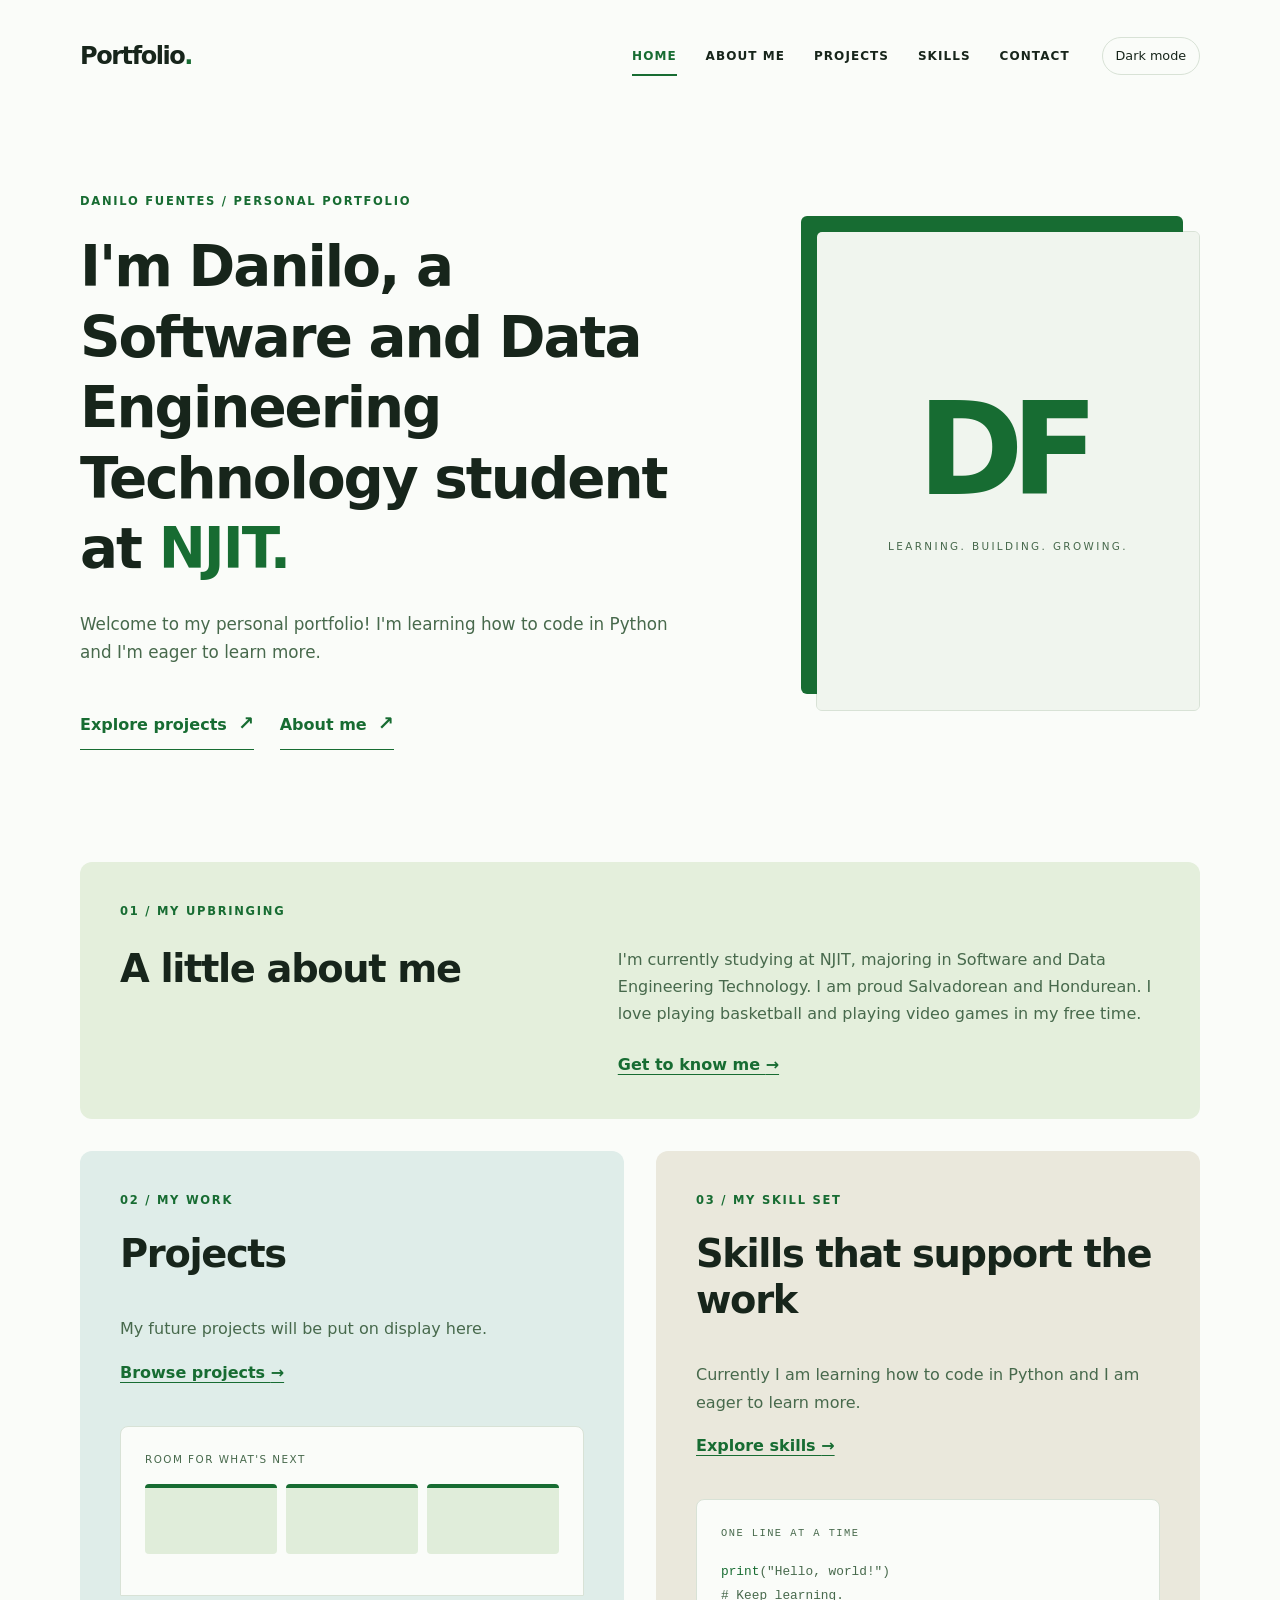
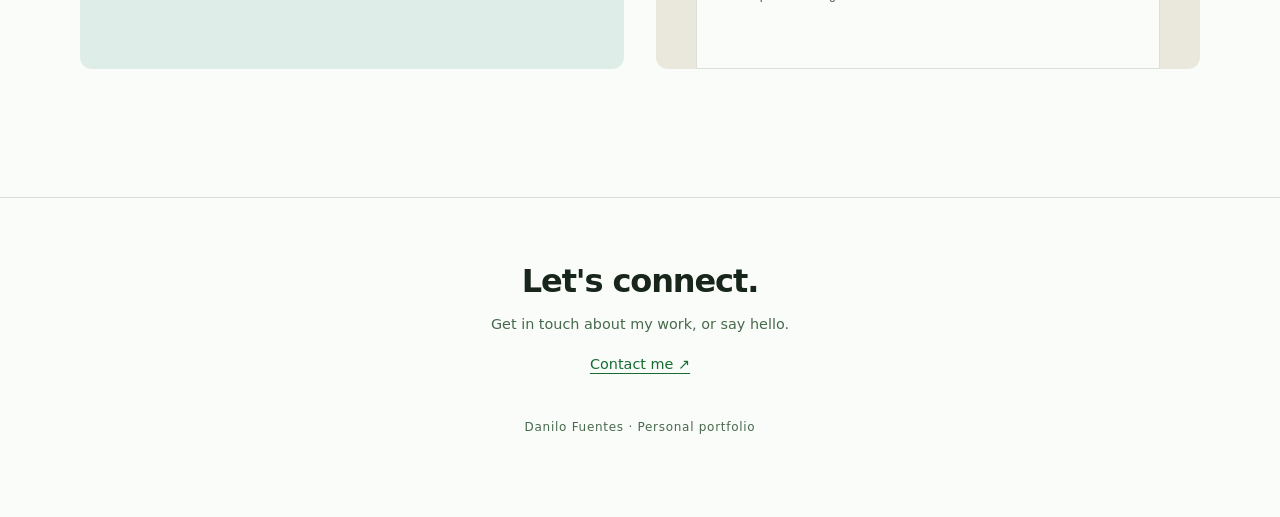
==== index.html @ 54283658 "Restyle portfolio using recorded design reference" ====
﻿<!doctype html>
<html lang="en">
<head>
<meta charset="utf-8">
<meta name="viewport" content="width=device-width, initial-scale=1">
<meta name="description" content="Meet Danilo Fuentes, an NJIT Software and Data Engineering Technology student. Explore my background, projects, and growing skills.">
<title>Danilo Fuentes | Personal Portfolio</title>
<link rel="stylesheet" href="css/styles.css">
<script src="js/main.js" defer></script>
</head>
<body>
<a class="skip" href="#main">Skip to content</a>
<header class="site-header"><div class="container header-inner"><a class="brand" href="index.html">Portfolio<span aria-hidden="true">.</span></a><button class="control menu-toggle" aria-controls="site-nav" aria-expanded="false" type="button">Menu</button><nav id="site-nav" aria-label="Main navigation"><a href="index.html" aria-current="page">Home</a><a href="about.html">About Me</a><a href="projects.html">Projects</a><a href="skills.html">Skills</a><a href="contact.html">Contact</a></nav><button class="control theme-toggle" type="button" aria-pressed="false" hidden>Dark mode</button></div></header>
<main id="main" tabindex="-1">
  <section class="hero home-hero container">
    <div>
      <p class="eyebrow">Danilo Fuentes / Personal portfolio</p>
      <h1>I'm Danilo, a Software and Data Engineering Technology student at <span>NJIT.</span></h1>
      <p class="lead">Welcome to my personal portfolio! I'm learning how to code in Python and I'm eager to learn more.</p>
      <div class="actions"><a class="button" href="projects.html">Explore projects <span aria-hidden="true">↗</span></a><a class="button" href="about.html">About me <span aria-hidden="true">↗</span></a></div>
    </div>
    <div class="monogram" aria-hidden="true"><span class="monogram-initials">DF</span><span class="monogram-caption">Learning. Building. Growing.</span></div>
  </section>
  <section class="section home-panels" aria-label="Explore my portfolio">
    <div class="container grid home-grid">
      <article class="card story-card"><div class="card-body">
        <p class="eyebrow">01 / My Upbringing</p><h3>A little about me</h3>
        <p>I'm currently studying at NJIT, majoring in Software and Data Engineering Technology. I am proud Salvadorean and Hondurean. I love playing basketball and playing video games in my free time.</p>
        <a href="about.html">Get to know me <span aria-hidden="true">→</span></a>
      </div></article>
      <article class="card"><div class="card-body">
        <p class="eyebrow">02 / My work</p><h3>Projects</h3><p>My future projects will be put on display here.</p>
        <a href="projects.html">Browse projects <span aria-hidden="true">→</span></a>
        <div class="panel-art" aria-hidden="true"><span class="panel-art-label">Room for what's next</span><div class="project-preview"><i></i><i></i><i></i></div></div>
      </div></article>
      <article class="card skills-card"><div class="card-body">
        <p class="eyebrow">03 / My Skill Set</p><h3>Skills that support the work</h3><p>Currently I am learning how to code in Python and I am eager to learn more.</p>
        <a href="skills.html">Explore skills <span aria-hidden="true">→</span></a>
        <div class="panel-art code-preview" aria-hidden="true"><span class="panel-art-label">One line at a time</span><strong>print</strong>("Hello, world!")<br><span># Keep learning.</span></div>
      </div></article>
    </div>
  </section>
</main>
<footer class="site-footer connect-footer"><div class="container footer-inner"><h2>Let's connect.</h2><p>Get in touch about my work, or say hello.</p><a href="contact.html">Contact me <span aria-hidden="true">↗</span></a><p class="footer-note">Danilo Fuentes · Personal portfolio</p></div></footer>
</body>
</html>
---- css/styles.css ----
﻿@charset "UTF-8";

/* Shared palette and type. Secondary text stays readable in both themes. */
:root{color-scheme:light;--bg:#fafcf9;--surface:#f0f5ee;--text:#17251b;--muted:#47694c;--accent:#176c32;--line:#d8e2d6;--soft:#e0edda;--panel-a:#e4efdc;--panel-b:#dfede9;--panel-c:#eae8dc;--on-accent:#fff}
:root[data-theme="dark"]{color-scheme:dark;--bg:#050505;--surface:#141b15;--text:#e9f3e8;--muted:#b2c6b4;--accent:#4cfc5a;--line:#414241;--soft:#1d3021;--panel-a:#1b3020;--panel-b:#172e29;--panel-c:#2c2e1c;--on-accent:#050505}
*{box-sizing:border-box}
body{margin:0;background:var(--bg);color:var(--text);font-family:system-ui,-apple-system,BlinkMacSystemFont,"Segoe UI",sans-serif;line-height:1.7}
a{color:var(--accent);text-underline-offset:.25em;overflow-wrap:anywhere}
button{font:inherit;cursor:pointer}a,button{touch-action:manipulation}
a:focus-visible,button:focus-visible{outline:3px solid var(--accent);outline-offset:6px}
::selection{background:var(--accent);color:var(--on-accent)}
h1,h2,h3,p{margin-top:0}h1,h2,h3{line-height:1.2;letter-spacing:-.035em}
h1{font-size:clamp(2.6rem,5vw,4.5rem);font-weight:650;max-width:900px;margin-bottom:1.6rem}
h2{font-size:clamp(1.7rem,3vw,2.5rem);font-weight:650}h3{font-size:1.5rem;font-weight:650}
p{max-width:65ch}.container{width:min(1120px,calc(100% - 4rem));margin-inline:auto}
.skip{position:absolute;top:-100px;left:1rem;background:var(--bg);padding:1rem;z-index:20}.skip:focus{top:1rem}
.site-header{background:var(--bg)}.header-inner{display:flex;align-items:center;gap:2rem;min-height:112px;flex-wrap:wrap}
.brand{margin-right:auto;font-weight:750;font-size:1.5rem;letter-spacing:-.06em;text-decoration:none;color:var(--text)}.brand span{color:var(--accent)}
nav{display:flex;gap:1.8rem}nav a{text-decoration:none;color:var(--text);font-size:.75rem;text-transform:uppercase;letter-spacing:.09em;font-weight:650;padding:.5rem 0}
nav a:hover,nav a[aria-current]{color:var(--accent)}nav a[aria-current]{box-shadow:0 2px var(--accent)}
.control{border:1px solid var(--line);border-radius:999px;padding:.45rem .8rem;color:var(--text);background:transparent;font-size:.8rem}.control:hover{border-color:var(--accent)}.menu-toggle{display:none}
.hero{padding:6rem 0 5rem}.eyebrow{text-transform:uppercase;letter-spacing:.15em;font-size:.72rem;font-weight:700;color:var(--accent);margin-bottom:1.3rem}
.lead{font-size:1.2rem;color:var(--muted);max-width:620px}.actions{display:flex;flex-wrap:wrap;gap:1.6rem;margin-top:2rem}
.button{display:inline-flex;align-items:center;gap:.7rem;padding:.55rem 0;border-bottom:1px solid var(--accent);color:var(--accent);font-weight:650;text-decoration:none}.button span{font-size:1.2rem}
.section{padding:4rem 0;border-top:1px solid var(--line)}.section-heading{display:flex;justify-content:space-between;align-items:baseline;gap:1rem;margin-bottom:2rem}.section-heading h2{margin:0}
.grid{display:grid;grid-template-columns:repeat(3,minmax(0,1fr));gap:1.5rem}.grid>*{min-width:0}
.card{background:var(--surface);border:1px solid var(--line);border-radius:12px;overflow:hidden}.card-body{padding:2rem}.card p{color:var(--muted)}.card .eyebrow{color:var(--accent)}.card img{display:block;width:100%;aspect-ratio:16/10;object-fit:cover}.card a{font-weight:650}
.tag{display:inline-block;font-size:.75rem;background:var(--soft);color:var(--muted);padding:.25rem .65rem;border-radius:4px;margin-bottom:1rem}
.note{border-left:3px solid var(--accent);background:var(--soft);padding:1rem 1.25rem;color:var(--muted);font-size:.95rem}
.two-col{display:grid;grid-template-columns:1fr 1fr;gap:4rem}.two-col>*{min-width:0}.detail-list{padding-left:1.3rem;color:var(--muted)}.detail-list li{margin-bottom:.7rem}.contact-panel{padding:2.5rem;max-width:800px}.text-muted{color:var(--muted)}
.site-footer{border-top:1px solid var(--line);margin-top:4rem;padding:4rem 0;color:var(--muted);font-size:.9rem}.footer-inner{display:flex;align-items:center;justify-content:space-between;flex-wrap:wrap;gap:1.5rem}.footer-inner p{margin:0}

/* Home: a personal introduction followed by large editorial panels. */
.home-hero{display:grid;grid-template-columns:minmax(0,1.6fr) minmax(240px,1fr);gap:5rem;align-items:center;padding-block:5rem 7rem}
.home-hero h1{font-size:clamp(2.5rem,4.4vw,3.7rem);line-height:1.25}.home-hero h1 span{color:var(--accent)}.home-hero .lead{font-size:1.05rem}
.monogram{position:relative;isolation:isolate;aspect-ratio:4/5;display:grid;place-content:center;text-align:center;background:var(--surface);border:1px solid var(--line);border-radius:6px;margin:0 0 0 1rem}
.monogram::before{content:"";position:absolute;inset:-16px 16px 16px -16px;background:var(--accent);border-radius:6px;z-index:-2}.monogram::after{content:"";position:absolute;inset:0;background:var(--surface);border-radius:5px;z-index:-1}
.monogram-initials{font-size:clamp(5rem,10vw,9rem);font-weight:750;letter-spacing:-.1em;line-height:1;color:var(--accent);padding-right:.1em}.monogram-caption{font-size:.65rem;letter-spacing:.23em;text-transform:uppercase;margin-top:1.5rem;color:var(--muted)}
.home-panels{padding-top:0;border:0}.home-grid{grid-template-columns:repeat(2,minmax(0,1fr));gap:2rem}
.home-grid .card{border:0;border-radius:12px;background:var(--panel-b)}.home-grid .card-body{padding:2.5rem}.home-grid h3{font-size:clamp(1.8rem,3vw,2.4rem)}
.home-grid .story-card{grid-column:1/-1;background:var(--panel-a)}.story-card .card-body{display:grid;grid-template-columns:1fr 1.25fr;column-gap:4rem}.story-card .eyebrow{grid-column:1/-1}.story-card h3{grid-row:2/4}.story-card p{margin-bottom:1.5rem}.story-card a{justify-self:start}
.home-grid .skills-card{background:var(--panel-c)}.panel-art{min-height:170px;margin-top:2.5rem;padding:1.5rem;background:var(--bg);border:1px solid var(--line);border-radius:8px 8px 0 0;margin-bottom:-2.5rem;color:var(--muted);font-size:.8rem}
.panel-art-label{font-size:.65rem;text-transform:uppercase;letter-spacing:.14em;display:block;margin-bottom:1rem}.project-preview{display:grid;grid-template-columns:repeat(3,1fr);gap:.6rem}.project-preview i{height:70px;background:var(--soft);border-radius:4px;border-top:4px solid var(--accent)}
.code-preview{font-family:ui-monospace,Consolas,monospace;line-height:1.9}.code-preview strong{color:var(--accent);font-weight:500}
.connect-footer{text-align:center}.connect-footer .footer-inner{display:block}.connect-footer h2{color:var(--text);font-size:2rem;margin-bottom:.7rem}.connect-footer p{margin:0 auto 1rem}.connect-footer .footer-note{font-size:.75rem;margin-top:2.5rem;letter-spacing:.06em}
@media(max-width:900px){.header-inner{gap:1rem}nav{gap:1rem}.home-hero{gap:2.5rem}.grid:not(.home-grid){grid-template-columns:repeat(2,minmax(0,1fr))}.two-col{gap:2rem}.story-card .card-body{column-gap:2rem}}
@media(max-width:640px){.container{width:calc(100% - 2rem)}.header-inner{padding:1rem 0;min-height:80px;gap:.8rem}.brand{font-size:1.3rem}.js .menu-toggle{display:block}.js nav{display:none}.js nav.is-open{display:flex}nav{width:100%;flex-direction:column;gap:.4rem;order:4;padding:.5rem 0}nav a{padding:.6rem .2rem}.theme-toggle{font-size:.75rem}.hero{padding:3rem 0}.home-hero{grid-template-columns:1fr;padding-bottom:4rem;gap:3.5rem}.home-hero h1{font-size:2.5rem}.monogram{width:min(75%,280px);justify-self:center;aspect-ratio:5/4}.monogram-initials{font-size:6rem}.monogram-caption{margin-top:1rem}.grid,.grid:not(.home-grid),.two-col{grid-template-columns:1fr}.home-grid{gap:1.5rem}.home-grid .card-body,.card-body,.contact-panel{padding:1.5rem}.story-card .card-body{display:block}.panel-art{margin-bottom:-1.5rem}.section{padding:2.5rem 0}.home-panels{padding-top:0}.section-heading{display:block}.section-heading h2{margin-bottom:1rem}.site-footer{margin-top:2rem;padding:3rem 0}}
@media(prefers-reduced-motion:no-preference){html{scroll-behavior:smooth}a,button{transition:color .2s,border-color .2s}.button span{transition:transform .2s}.button:hover span{transform:translate(3px,-3px)}.home-grid .card{transition:transform .25s}.home-grid .card:hover{transform:translateY(-4px)}}
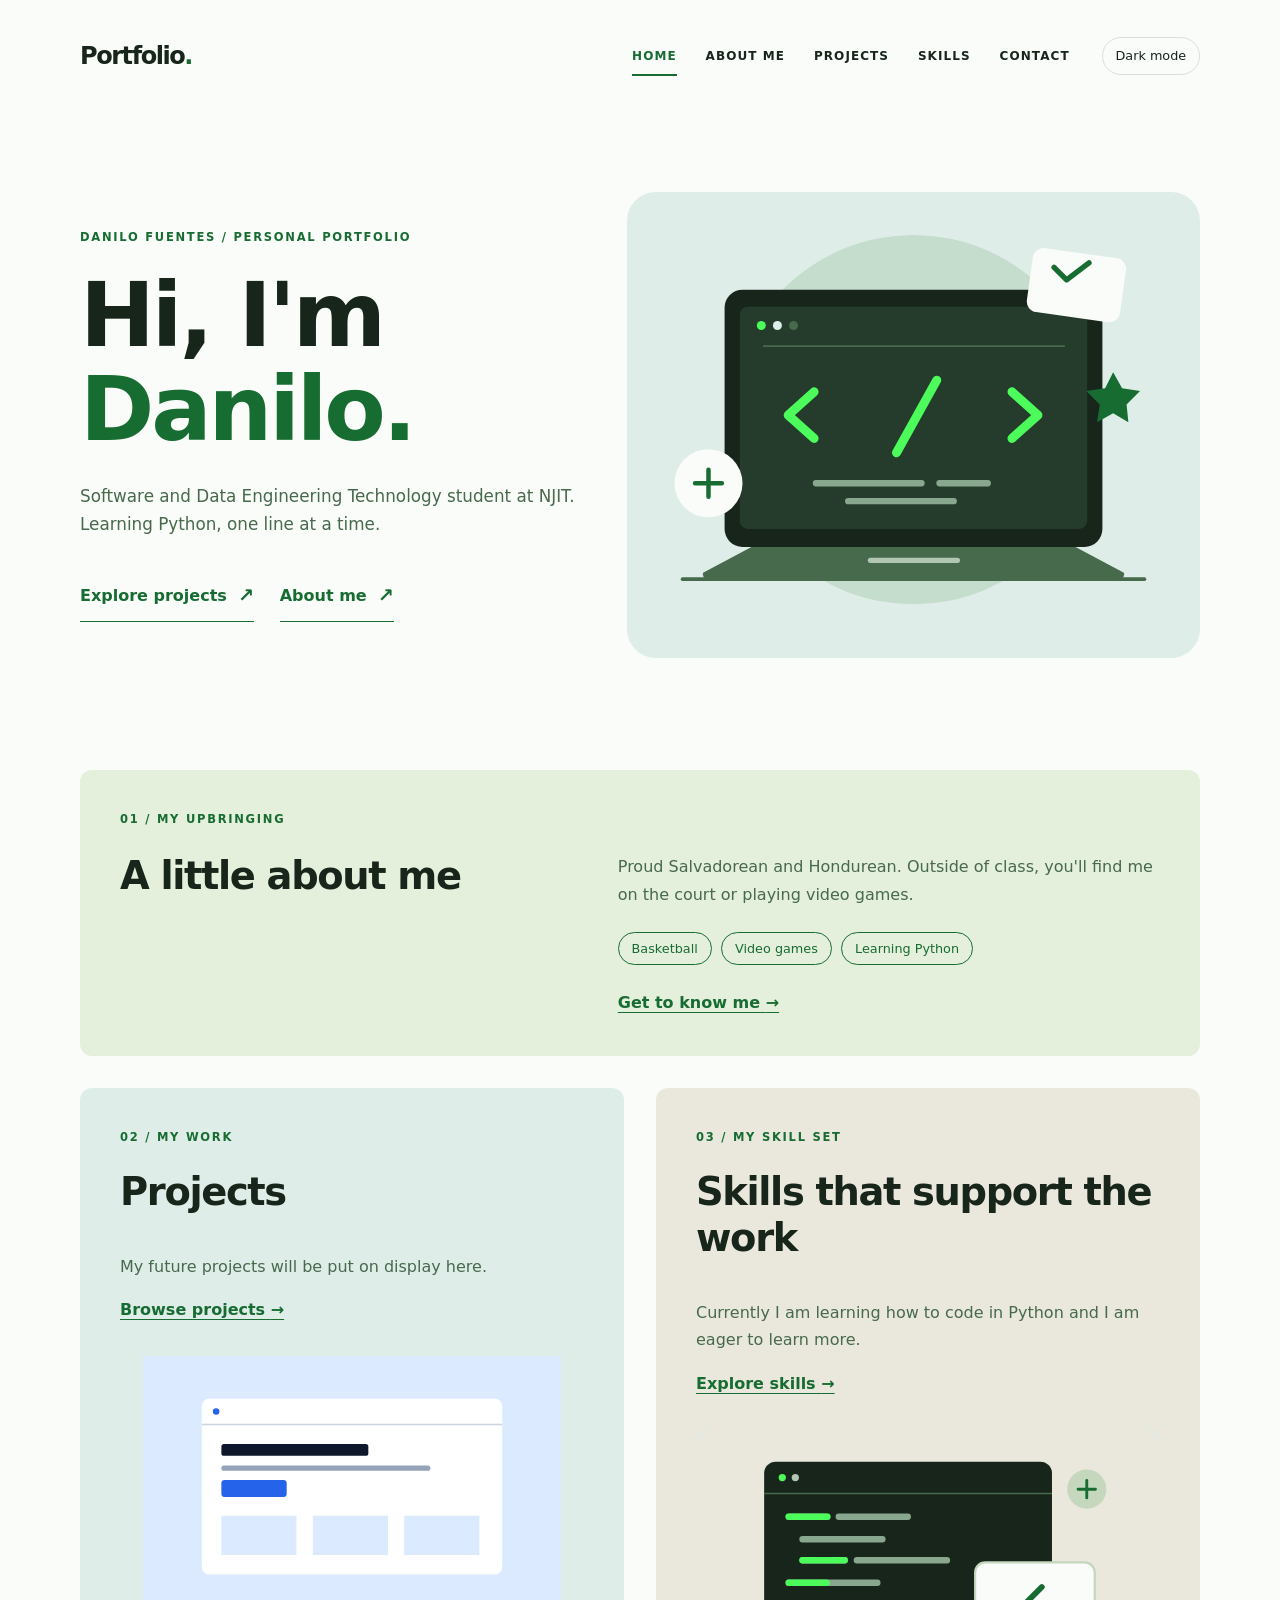
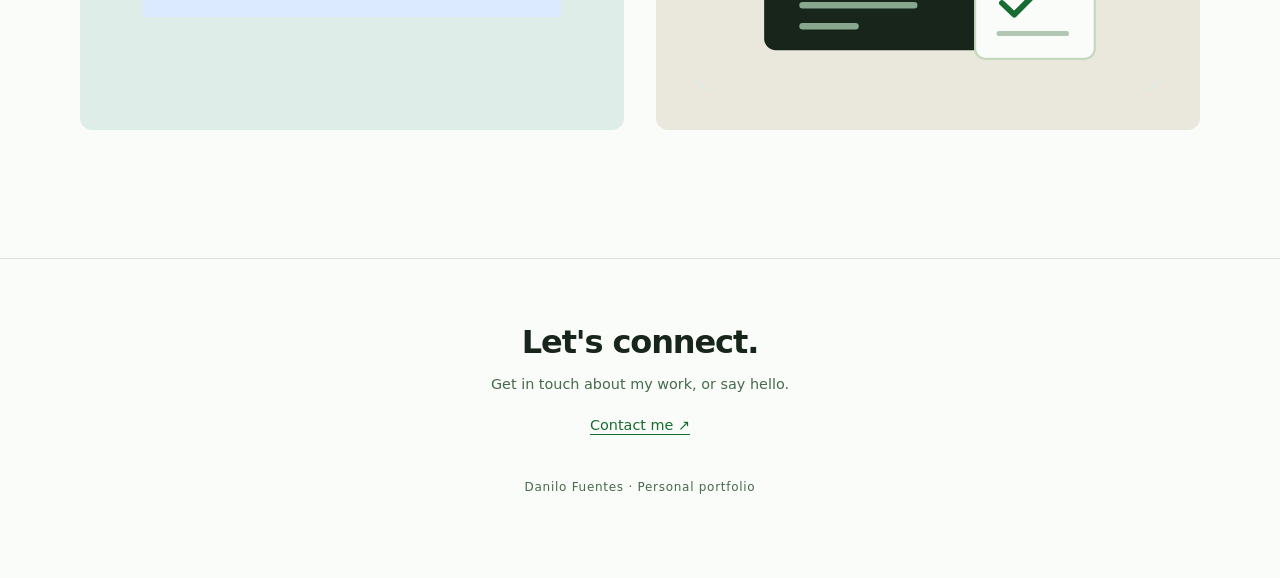
==== commit c52b8546: "Add portfolio illustrations and reduce home page text" ====
--- a/index.html
+++ b/index.html
@@ -15,28 +15,28 @@
   <section class="hero home-hero container">
     <div>
       <p class="eyebrow">Danilo Fuentes / Personal portfolio</p>
-      <h1>I'm Danilo, a Software and Data Engineering Technology student at <span>NJIT.</span></h1>
-      <p class="lead">Welcome to my personal portfolio! I'm learning how to code in Python and I'm eager to learn more.</p>
+      <h1>Hi, I'm <span>Danilo.</span></h1>
+      <p class="lead">Software and Data Engineering Technology student at NJIT. Learning Python, one line at a time.</p>
       <div class="actions"><a class="button" href="projects.html">Explore projects <span aria-hidden="true">↗</span></a><a class="button" href="about.html">About me <span aria-hidden="true">↗</span></a></div>
     </div>
-    <div class="monogram" aria-hidden="true"><span class="monogram-initials">DF</span><span class="monogram-caption">Learning. Building. Growing.</span></div>
+    <img class="hero-illustration" src="images/coding-desk.svg" width="640" height="520" alt="Illustrated laptop with green code brackets and a check mark">
   </section>
   <section class="section home-panels" aria-label="Explore my portfolio">
     <div class="container grid home-grid">
       <article class="card story-card"><div class="card-body">
         <p class="eyebrow">01 / My Upbringing</p><h3>A little about me</h3>
-        <p>I'm currently studying at NJIT, majoring in Software and Data Engineering Technology. I am proud Salvadorean and Hondurean. I love playing basketball and playing video games in my free time.</p>
+        <div class="story-summary"><p>Proud Salvadorean and Hondurean. Outside of class, you'll find me on the court or playing video games.</p><ul class="interest-tags" aria-label="My interests"><li>Basketball</li><li>Video games</li><li>Learning Python</li></ul></div>
         <a href="about.html">Get to know me <span aria-hidden="true">→</span></a>
       </div></article>
       <article class="card"><div class="card-body">
         <p class="eyebrow">02 / My work</p><h3>Projects</h3><p>My future projects will be put on display here.</p>
         <a href="projects.html">Browse projects <span aria-hidden="true">→</span></a>
-        <div class="panel-art" aria-hidden="true"><span class="panel-art-label">Room for what's next</span><div class="project-preview"><i></i><i></i><i></i></div></div>
+        <img class="feature-illustration" src="images/project-website.svg" width="640" height="400" loading="lazy" alt="Illustrated website layout, a preview of the future project collection">
       </div></article>
       <article class="card skills-card"><div class="card-body">
         <p class="eyebrow">03 / My Skill Set</p><h3>Skills that support the work</h3><p>Currently I am learning how to code in Python and I am eager to learn more.</p>
         <a href="skills.html">Explore skills <span aria-hidden="true">→</span></a>
-        <div class="panel-art code-preview" aria-hidden="true"><span class="panel-art-label">One line at a time</span><strong>print</strong>("Hello, world!")<br><span># Keep learning.</span></div>
+        <img class="feature-illustration" src="images/code-learning.svg" width="640" height="360" loading="lazy" alt="Illustrated code editor with a completed learning exercise">
       </div></article>
     </div>
   </section>
--- a/css/styles.css
+++ b/css/styles.css
@@ -46,3 +46,15 @@
 @media(max-width:900px){.header-inner{gap:1rem}nav{gap:1rem}.home-hero{gap:2.5rem}.grid:not(.home-grid){grid-template-columns:repeat(2,minmax(0,1fr))}.two-col{gap:2rem}.story-card .card-body{column-gap:2rem}}
 @media(max-width:640px){.container{width:calc(100% - 2rem)}.header-inner{padding:1rem 0;min-height:80px;gap:.8rem}.brand{font-size:1.3rem}.js .menu-toggle{display:block}.js nav{display:none}.js nav.is-open{display:flex}nav{width:100%;flex-direction:column;gap:.4rem;order:4;padding:.5rem 0}nav a{padding:.6rem .2rem}.theme-toggle{font-size:.75rem}.hero{padding:3rem 0}.home-hero{grid-template-columns:1fr;padding-bottom:4rem;gap:3.5rem}.home-hero h1{font-size:2.5rem}.monogram{width:min(75%,280px);justify-self:center;aspect-ratio:5/4}.monogram-initials{font-size:6rem}.monogram-caption{margin-top:1rem}.grid,.grid:not(.home-grid),.two-col{grid-template-columns:1fr}.home-grid{gap:1.5rem}.home-grid .card-body,.card-body,.contact-panel{padding:1.5rem}.story-card .card-body{display:block}.panel-art{margin-bottom:-1.5rem}.section{padding:2.5rem 0}.home-panels{padding-top:0}.section-heading{display:block}.section-heading h2{margin-bottom:1rem}.site-footer{margin-top:2rem;padding:3rem 0}}
 @media(prefers-reduced-motion:no-preference){html{scroll-behavior:smooth}a,button{transition:color .2s,border-color .2s}.button span{transition:transform .2s}.button:hover span{transform:translate(3px,-3px)}.home-grid .card{transition:transform .25s}.home-grid .card:hover{transform:translateY(-4px)}}
+
+/* Scalable illustrations add breathing room without extra scripts. */
+.hero-illustration{display:block;width:100%;height:auto;border-radius:24px}
+.home-hero{grid-template-columns:minmax(0,1fr) minmax(0,1.15fr);gap:3rem}
+.home-hero h1{font-size:clamp(3.5rem,7vw,6rem);line-height:1.05}
+.illustrated-hero{display:grid;grid-template-columns:minmax(0,1.2fr) minmax(0,1fr);align-items:center;gap:3rem}
+.interest-illustration{display:block;width:100%;height:auto;border-radius:16px;margin-top:1.5rem}
+.home-grid .feature-illustration{width:100%;height:auto;aspect-ratio:16/9;object-fit:contain;margin-top:2rem;border-radius:12px;background:#dfede9}
+.interest-tags{display:flex;flex-wrap:wrap;gap:.6rem;list-style:none;padding:0;margin:0 0 1.5rem}
+.interest-tags li{font-size:.8rem;padding:.3rem .8rem;border:1px solid var(--accent);border-radius:999px;color:var(--accent)}
+.story-summary{min-width:0}
+@media(max-width:640px){.home-hero,.illustrated-hero{grid-template-columns:1fr;gap:2rem}.home-hero h1{font-size:3.5rem}.hero-illustration{max-width:440px;justify-self:center}.home-grid .feature-illustration{margin-top:1.5rem}}
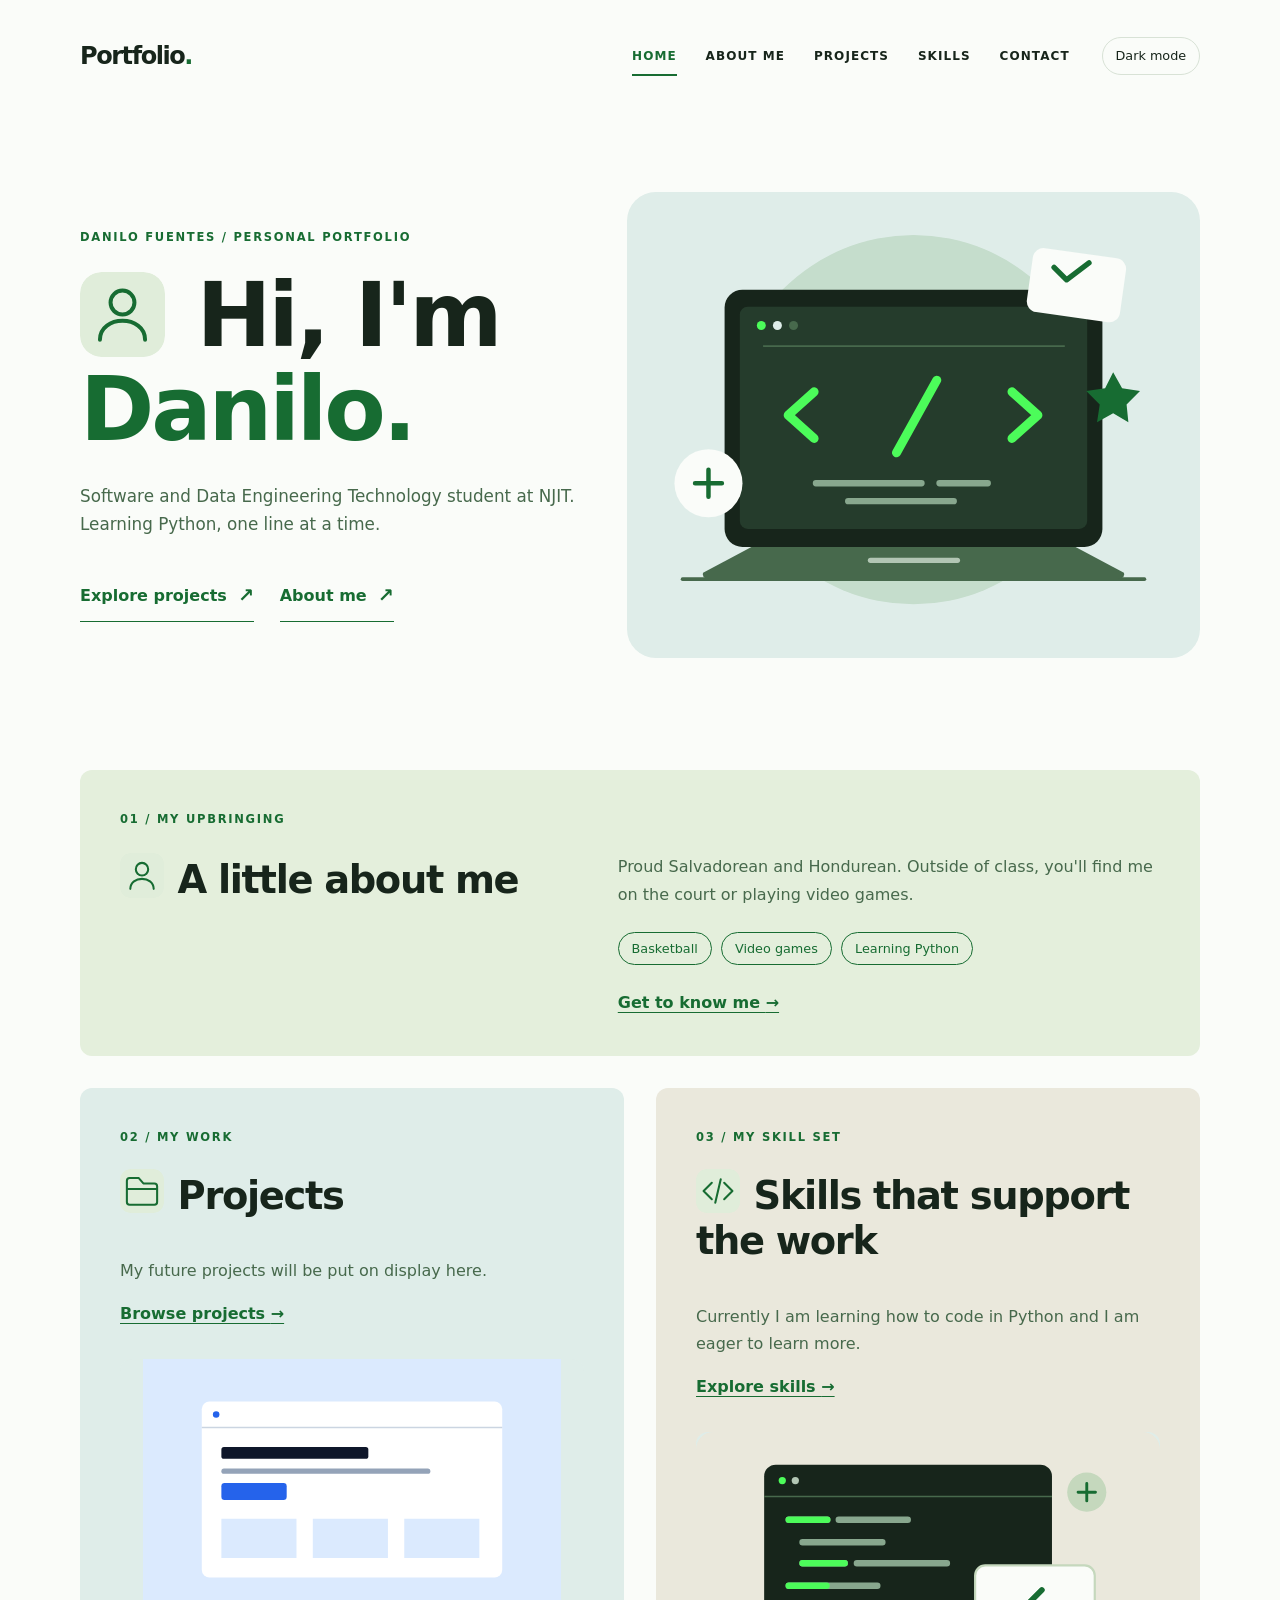
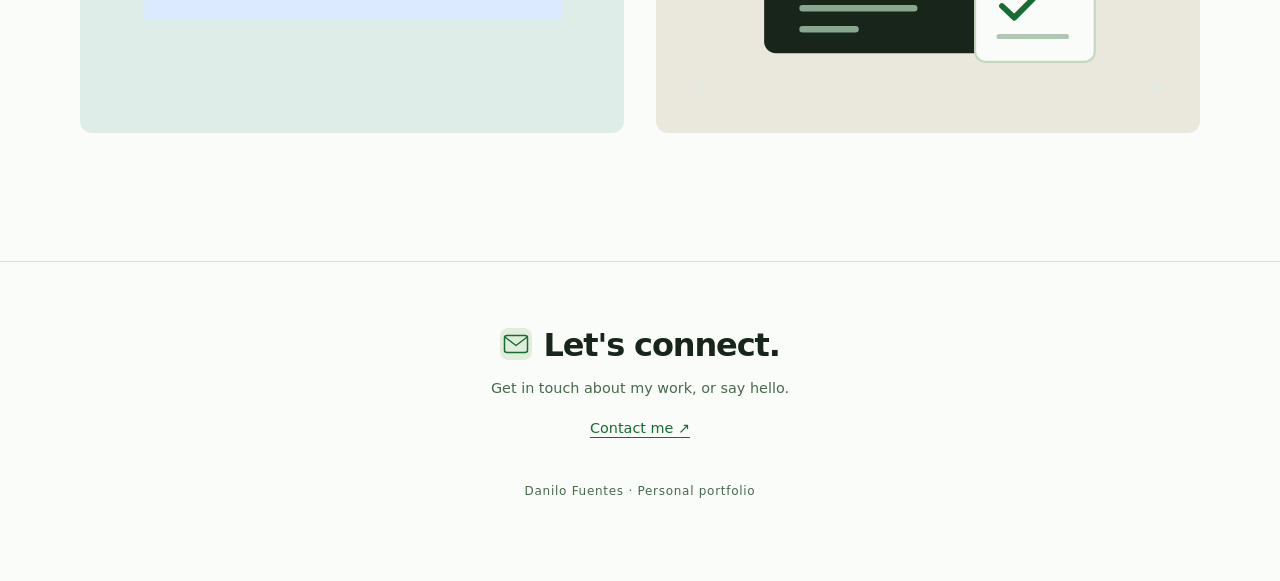
==== commit 9deb89ef: "Add themed graphics beside portfolio headings" ====
--- a/index.html
+++ b/index.html
@@ -15,7 +15,7 @@
   <section class="hero home-hero container">
     <div>
       <p class="eyebrow">Danilo Fuentes / Personal portfolio</p>
-      <h1>Hi, I'm <span>Danilo.</span></h1>
+      <h1><img class="heading-icon" src="images/heading-person.svg" width="64" height="64" alt="" aria-hidden="true">Hi, I'm <span>Danilo.</span></h1>
       <p class="lead">Software and Data Engineering Technology student at NJIT. Learning Python, one line at a time.</p>
       <div class="actions"><a class="button" href="projects.html">Explore projects <span aria-hidden="true">↗</span></a><a class="button" href="about.html">About me <span aria-hidden="true">↗</span></a></div>
     </div>
@@ -24,23 +24,23 @@
   <section class="section home-panels" aria-label="Explore my portfolio">
     <div class="container grid home-grid">
       <article class="card story-card"><div class="card-body">
-        <p class="eyebrow">01 / My Upbringing</p><h3>A little about me</h3>
+        <p class="eyebrow">01 / My Upbringing</p><h3><img class="heading-icon" src="images/heading-person.svg" width="64" height="64" alt="" aria-hidden="true">A little about me</h3>
         <div class="story-summary"><p>Proud Salvadorean and Hondurean. Outside of class, you'll find me on the court or playing video games.</p><ul class="interest-tags" aria-label="My interests"><li>Basketball</li><li>Video games</li><li>Learning Python</li></ul></div>
         <a href="about.html">Get to know me <span aria-hidden="true">→</span></a>
       </div></article>
       <article class="card"><div class="card-body">
-        <p class="eyebrow">02 / My work</p><h3>Projects</h3><p>My future projects will be put on display here.</p>
+        <p class="eyebrow">02 / My work</p><h3><img class="heading-icon" src="images/heading-projects.svg" width="64" height="64" alt="" aria-hidden="true">Projects</h3><p>My future projects will be put on display here.</p>
         <a href="projects.html">Browse projects <span aria-hidden="true">→</span></a>
         <img class="feature-illustration" src="images/project-website.svg" width="640" height="400" loading="lazy" alt="Illustrated website layout, a preview of the future project collection">
       </div></article>
       <article class="card skills-card"><div class="card-body">
-        <p class="eyebrow">03 / My Skill Set</p><h3>Skills that support the work</h3><p>Currently I am learning how to code in Python and I am eager to learn more.</p>
+        <p class="eyebrow">03 / My Skill Set</p><h3><img class="heading-icon" src="images/heading-code.svg" width="64" height="64" alt="" aria-hidden="true">Skills that support the work</h3><p>Currently I am learning how to code in Python and I am eager to learn more.</p>
         <a href="skills.html">Explore skills <span aria-hidden="true">→</span></a>
         <img class="feature-illustration" src="images/code-learning.svg" width="640" height="360" loading="lazy" alt="Illustrated code editor with a completed learning exercise">
       </div></article>
     </div>
   </section>
 </main>
-<footer class="site-footer connect-footer"><div class="container footer-inner"><h2>Let's connect.</h2><p>Get in touch about my work, or say hello.</p><a href="contact.html">Contact me <span aria-hidden="true">↗</span></a><p class="footer-note">Danilo Fuentes · Personal portfolio</p></div></footer>
+<footer class="site-footer connect-footer"><div class="container footer-inner"><h2><img class="heading-icon" src="images/heading-contact.svg" width="64" height="64" alt="" aria-hidden="true">Let's connect.</h2><p>Get in touch about my work, or say hello.</p><a href="contact.html">Contact me <span aria-hidden="true">↗</span></a><p class="footer-note">Danilo Fuentes · Personal portfolio</p></div></footer>
 </body>
 </html>
--- a/css/styles.css
+++ b/css/styles.css
@@ -58,3 +58,9 @@
 .interest-tags li{font-size:.8rem;padding:.3rem .8rem;border:1px solid var(--accent);border-radius:999px;color:var(--accent)}
 .story-summary{min-width:0}
 @media(max-width:640px){.home-hero,.illustrated-hero{grid-template-columns:1fr;gap:2rem}.home-hero h1{font-size:3.5rem}.hero-illustration{max-width:440px;justify-self:center}.home-grid .feature-illustration{margin-top:1.5rem}}
+
+/* Decorative heading marks scale with the surrounding type. */
+.heading-icon{display:inline-block;width:.95em;height:.95em;vertical-align:-.12em;margin-right:.35em;border-radius:.24em}
+.card h3 .heading-icon,.card h2 .heading-icon{display:inline-block;width:1.15em;height:1.15em;aspect-ratio:1;object-fit:contain}
+.connect-footer h2 .heading-icon{width:1em;height:1em}
+@media(max-width:640px){h1 .heading-icon{width:.8em;height:.8em}}
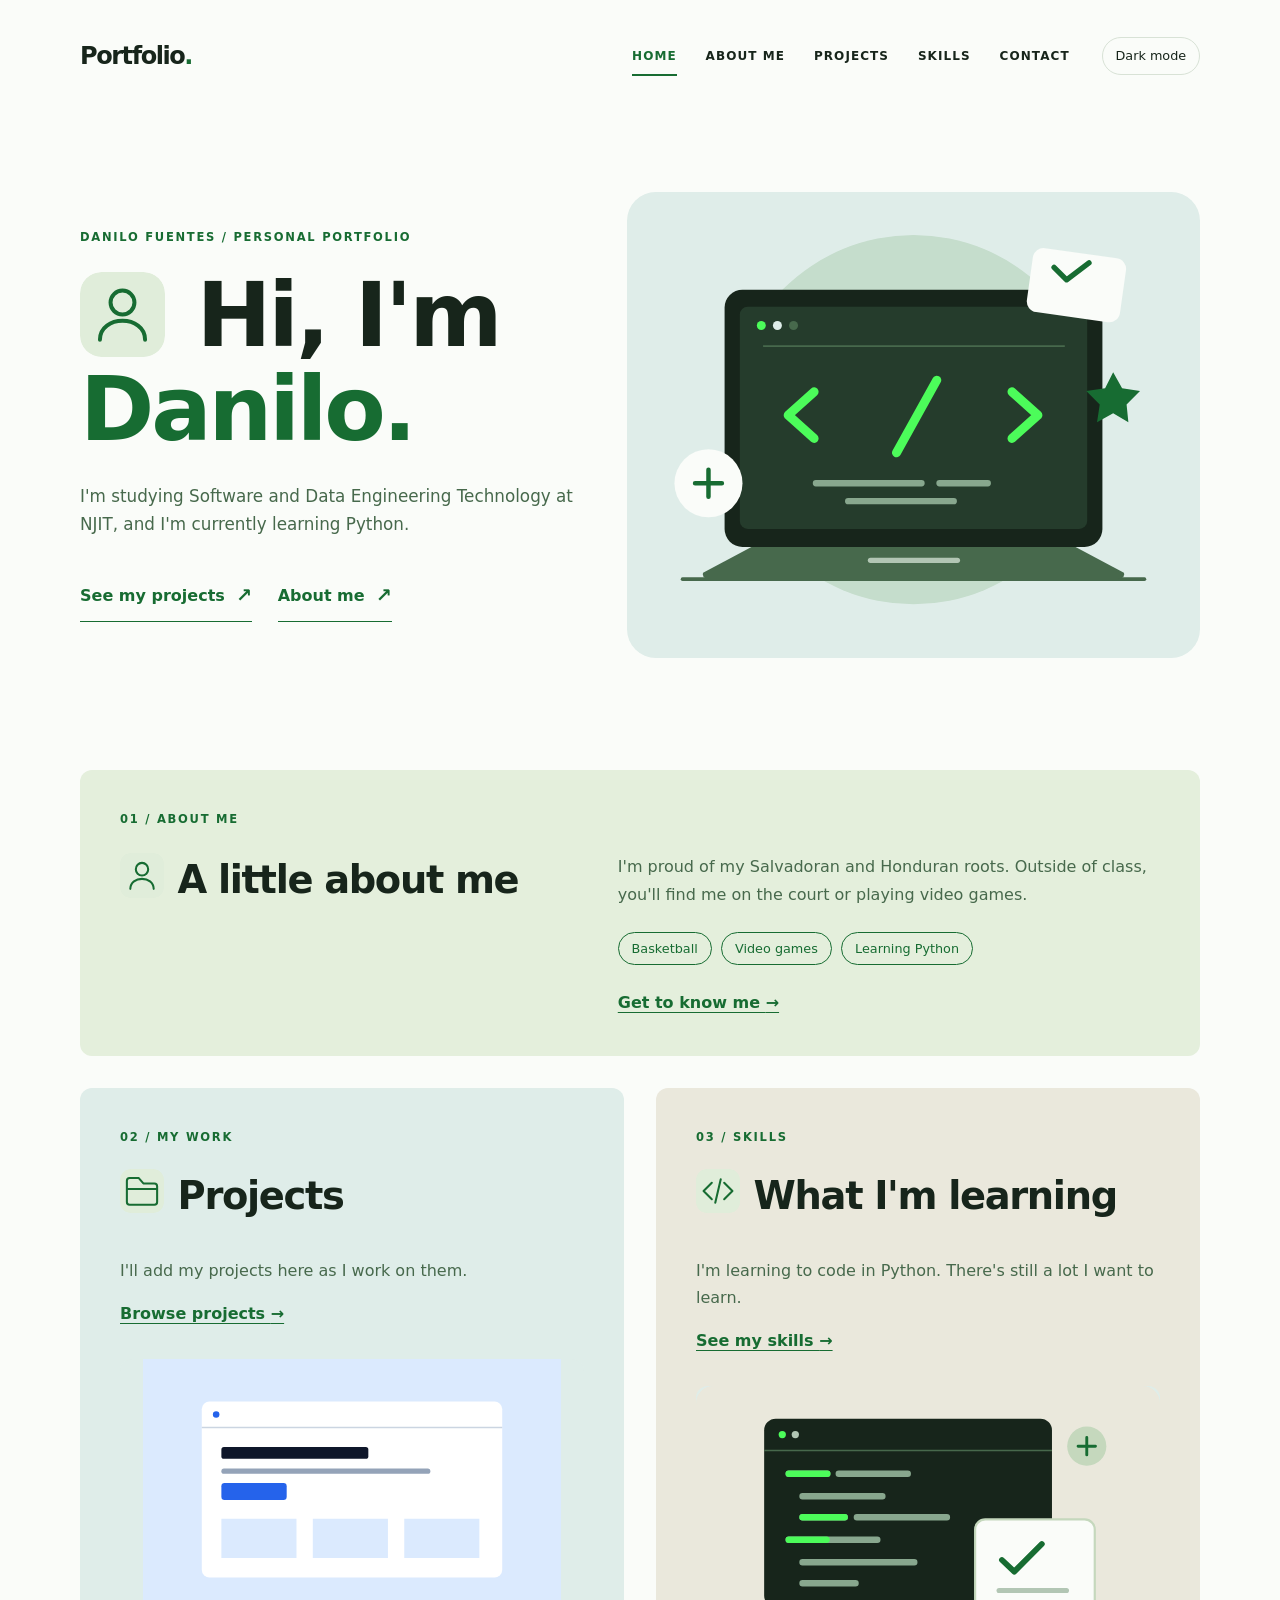
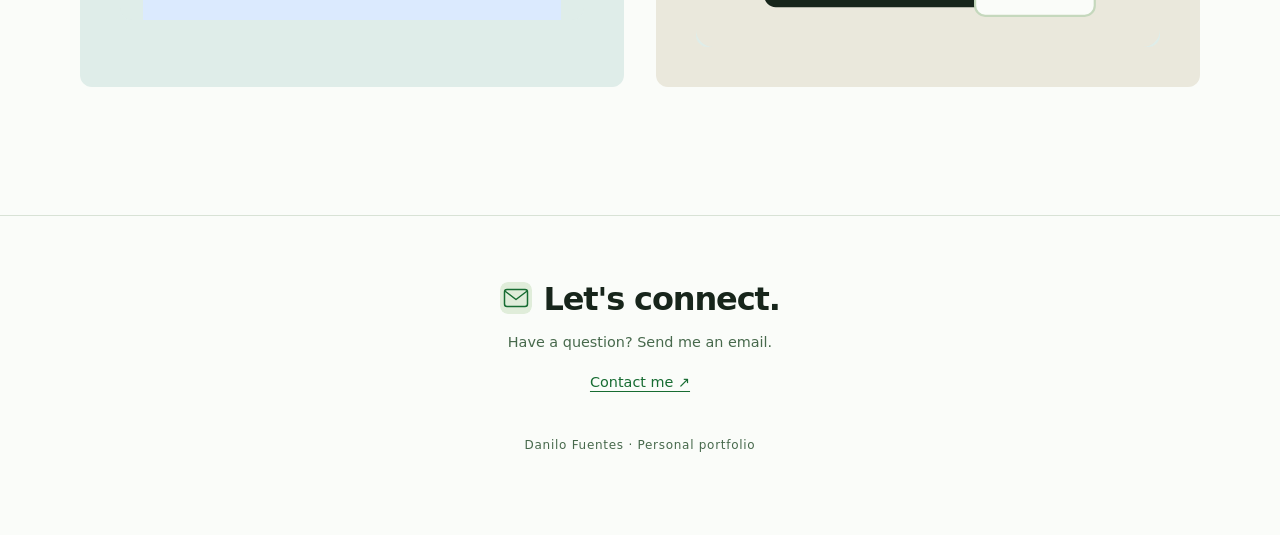
==== commit 1e6510eb: "Rewrite portfolio copy in a more natural voice" ====
--- a/index.html
+++ b/index.html
@@ -16,31 +16,31 @@
     <div>
       <p class="eyebrow">Danilo Fuentes / Personal portfolio</p>
       <h1><img class="heading-icon" src="images/heading-person.svg" width="64" height="64" alt="" aria-hidden="true">Hi, I'm <span>Danilo.</span></h1>
-      <p class="lead">Software and Data Engineering Technology student at NJIT. Learning Python, one line at a time.</p>
-      <div class="actions"><a class="button" href="projects.html">Explore projects <span aria-hidden="true">↗</span></a><a class="button" href="about.html">About me <span aria-hidden="true">↗</span></a></div>
+      <p class="lead">I'm studying Software and Data Engineering Technology at NJIT, and I'm currently learning Python.</p>
+      <div class="actions"><a class="button" href="projects.html">See my projects <span aria-hidden="true">↗</span></a><a class="button" href="about.html">About me <span aria-hidden="true">↗</span></a></div>
     </div>
     <img class="hero-illustration" src="images/coding-desk.svg" width="640" height="520" alt="Illustrated laptop with green code brackets and a check mark">
   </section>
   <section class="section home-panels" aria-label="Explore my portfolio">
     <div class="container grid home-grid">
       <article class="card story-card"><div class="card-body">
-        <p class="eyebrow">01 / My Upbringing</p><h3><img class="heading-icon" src="images/heading-person.svg" width="64" height="64" alt="" aria-hidden="true">A little about me</h3>
-        <div class="story-summary"><p>Proud Salvadorean and Hondurean. Outside of class, you'll find me on the court or playing video games.</p><ul class="interest-tags" aria-label="My interests"><li>Basketball</li><li>Video games</li><li>Learning Python</li></ul></div>
+        <p class="eyebrow">01 / About me</p><h3><img class="heading-icon" src="images/heading-person.svg" width="64" height="64" alt="" aria-hidden="true">A little about me</h3>
+        <div class="story-summary"><p>I'm proud of my Salvadoran and Honduran roots. Outside of class, you'll find me on the court or playing video games.</p><ul class="interest-tags" aria-label="My interests"><li>Basketball</li><li>Video games</li><li>Learning Python</li></ul></div>
         <a href="about.html">Get to know me <span aria-hidden="true">→</span></a>
       </div></article>
       <article class="card"><div class="card-body">
-        <p class="eyebrow">02 / My work</p><h3><img class="heading-icon" src="images/heading-projects.svg" width="64" height="64" alt="" aria-hidden="true">Projects</h3><p>My future projects will be put on display here.</p>
+        <p class="eyebrow">02 / My work</p><h3><img class="heading-icon" src="images/heading-projects.svg" width="64" height="64" alt="" aria-hidden="true">Projects</h3><p>I'll add my projects here as I work on them.</p>
         <a href="projects.html">Browse projects <span aria-hidden="true">→</span></a>
         <img class="feature-illustration" src="images/project-website.svg" width="640" height="400" loading="lazy" alt="Illustrated website layout, a preview of the future project collection">
       </div></article>
       <article class="card skills-card"><div class="card-body">
-        <p class="eyebrow">03 / My Skill Set</p><h3><img class="heading-icon" src="images/heading-code.svg" width="64" height="64" alt="" aria-hidden="true">Skills that support the work</h3><p>Currently I am learning how to code in Python and I am eager to learn more.</p>
-        <a href="skills.html">Explore skills <span aria-hidden="true">→</span></a>
+        <p class="eyebrow">03 / Skills</p><h3><img class="heading-icon" src="images/heading-code.svg" width="64" height="64" alt="" aria-hidden="true">What I'm learning</h3><p>I'm learning to code in Python. There's still a lot I want to learn.</p>
+        <a href="skills.html">See my skills <span aria-hidden="true">→</span></a>
         <img class="feature-illustration" src="images/code-learning.svg" width="640" height="360" loading="lazy" alt="Illustrated code editor with a completed learning exercise">
       </div></article>
     </div>
   </section>
 </main>
-<footer class="site-footer connect-footer"><div class="container footer-inner"><h2><img class="heading-icon" src="images/heading-contact.svg" width="64" height="64" alt="" aria-hidden="true">Let's connect.</h2><p>Get in touch about my work, or say hello.</p><a href="contact.html">Contact me <span aria-hidden="true">↗</span></a><p class="footer-note">Danilo Fuentes · Personal portfolio</p></div></footer>
+<footer class="site-footer connect-footer"><div class="container footer-inner"><h2><img class="heading-icon" src="images/heading-contact.svg" width="64" height="64" alt="" aria-hidden="true">Let's connect.</h2><p>Have a question? Send me an email.</p><a href="contact.html">Contact me <span aria-hidden="true">↗</span></a><p class="footer-note">Danilo Fuentes · Personal portfolio</p></div></footer>
 </body>
 </html>
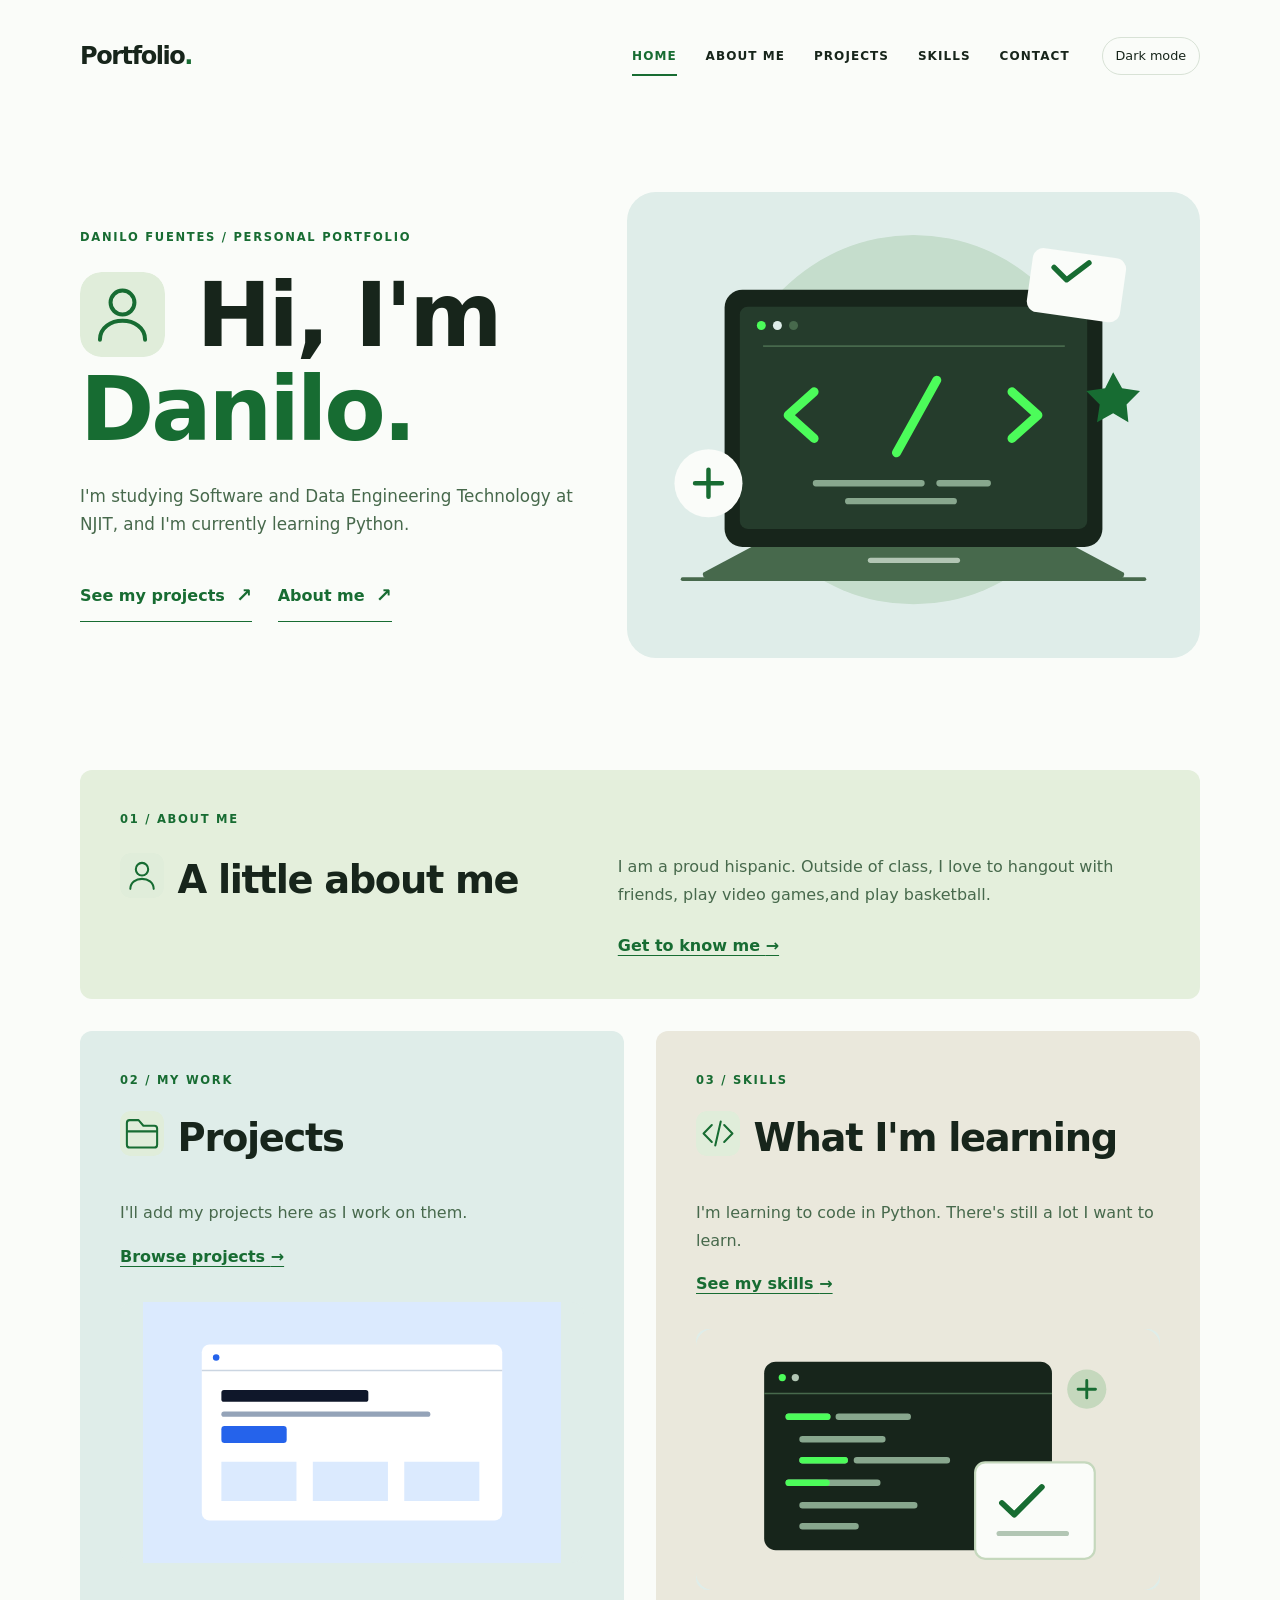
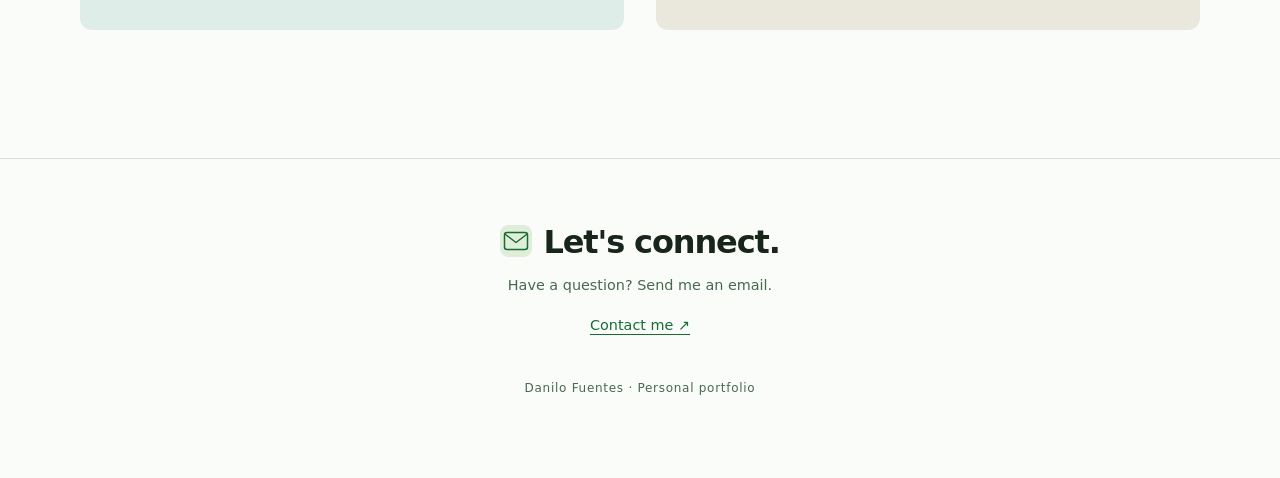
==== commit 523d175d: "Update homepage bio and remove interest tags" ====
--- a/index.html
+++ b/index.html
@@ -25,7 +25,7 @@
     <div class="container grid home-grid">
       <article class="card story-card"><div class="card-body">
         <p class="eyebrow">01 / About me</p><h3><img class="heading-icon" src="images/heading-person.svg" width="64" height="64" alt="" aria-hidden="true">A little about me</h3>
-        <div class="story-summary"><p>I'm proud of my Salvadoran and Honduran roots. Outside of class, you'll find me on the court or playing video games.</p><ul class="interest-tags" aria-label="My interests"><li>Basketball</li><li>Video games</li><li>Learning Python</li></ul></div>
+        <div class="story-summary"><p>I am a proud hispanic. Outside of class, I love to hangout with friends, play video games,and play basketball. </p></div>
         <a href="about.html">Get to know me <span aria-hidden="true">→</span></a>
       </div></article>
       <article class="card"><div class="card-body">
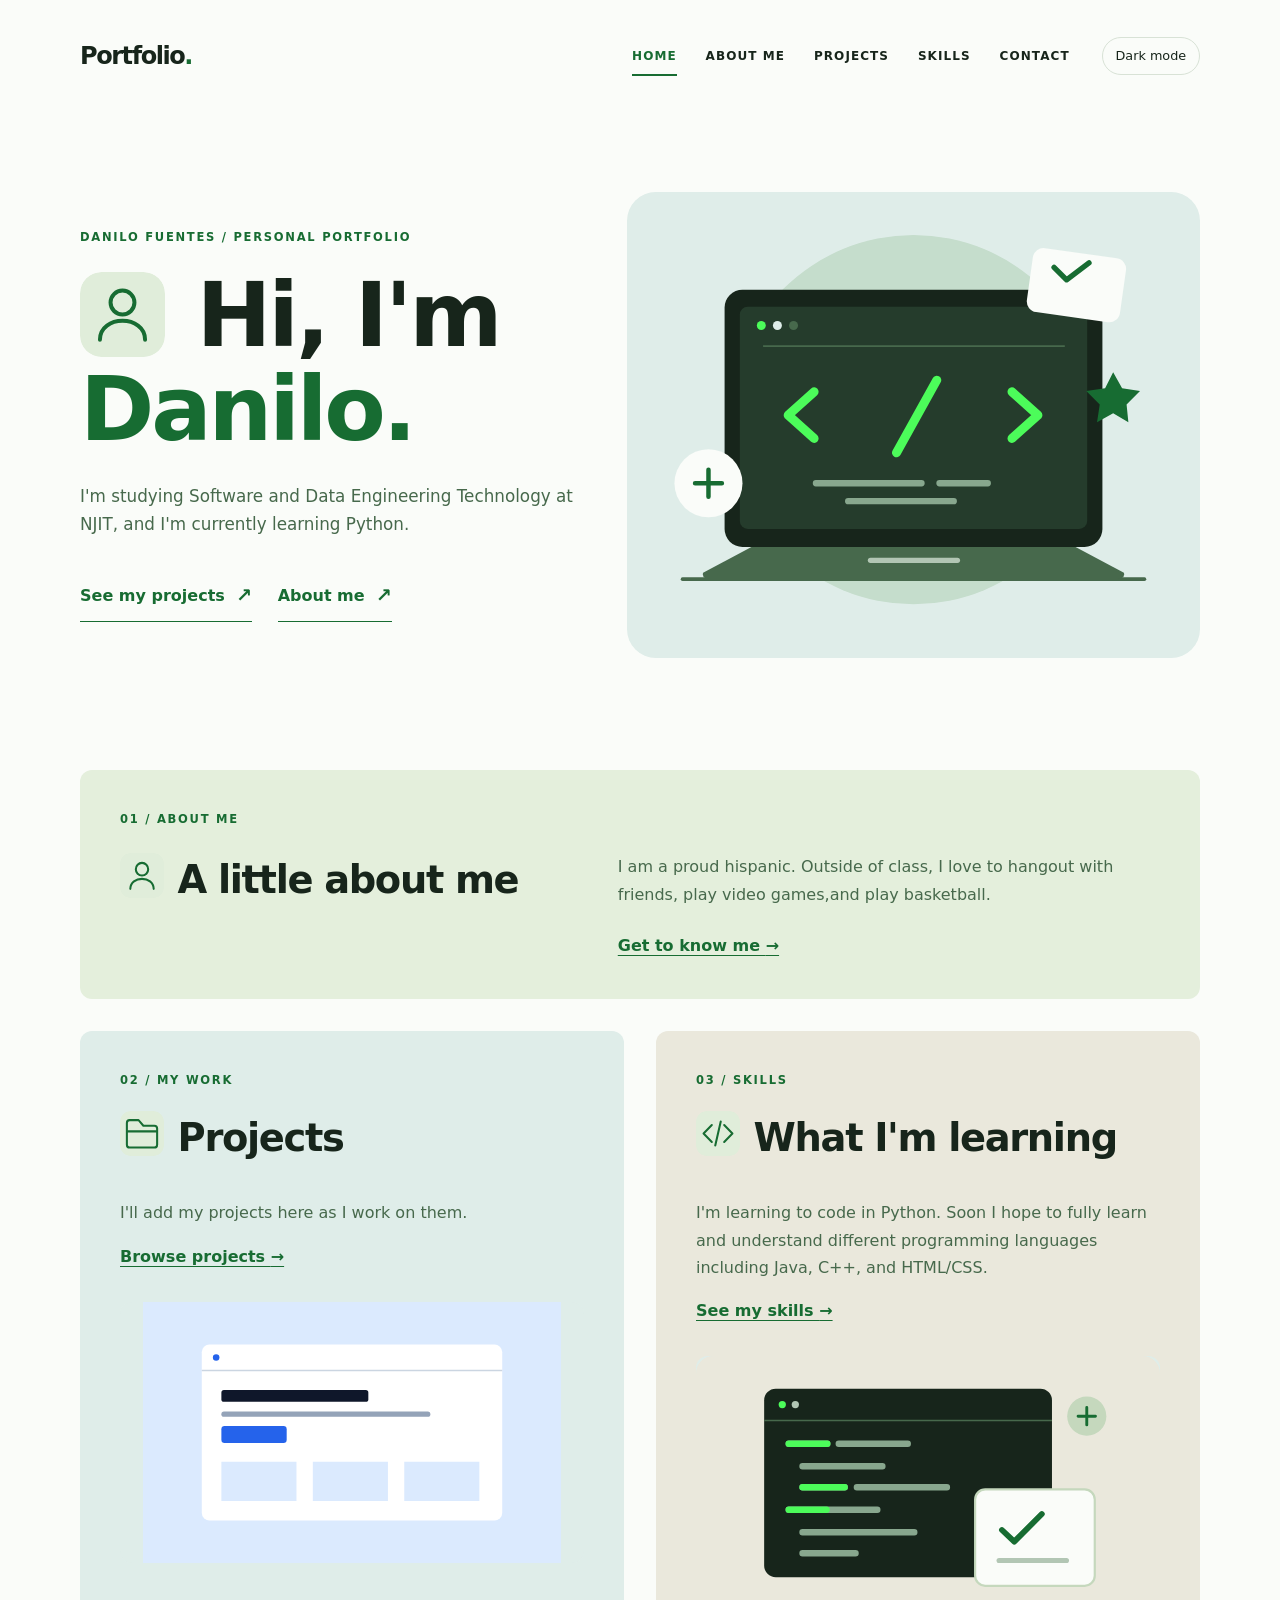
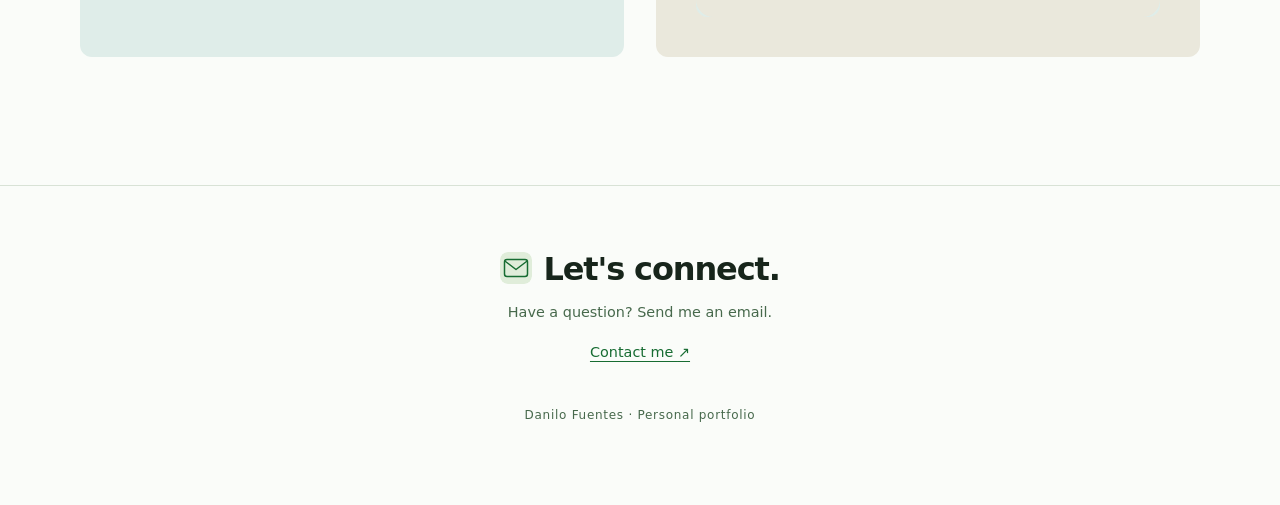
==== commit b4ad81aa: "Update" ====
--- a/index.html
+++ b/index.html
@@ -25,7 +25,7 @@
     <div class="container grid home-grid">
       <article class="card story-card"><div class="card-body">
         <p class="eyebrow">01 / About me</p><h3><img class="heading-icon" src="images/heading-person.svg" width="64" height="64" alt="" aria-hidden="true">A little about me</h3>
-        <div class="story-summary"><p>I am a proud hispanic. Outside of class, I love to hangout with friends, play video games,and play basketball. </p></div>
+        <div class="story-summary"><p>I am a proud hispanic. Outside of class, I love to hangout with friends, play video games,and play basketball. </p>
         <a href="about.html">Get to know me <span aria-hidden="true">→</span></a>
       </div></article>
       <article class="card"><div class="card-body">
@@ -34,7 +34,7 @@
         <img class="feature-illustration" src="images/project-website.svg" width="640" height="400" loading="lazy" alt="Illustrated website layout, a preview of the future project collection">
       </div></article>
       <article class="card skills-card"><div class="card-body">
-        <p class="eyebrow">03 / Skills</p><h3><img class="heading-icon" src="images/heading-code.svg" width="64" height="64" alt="" aria-hidden="true">What I'm learning</h3><p>I'm learning to code in Python. There's still a lot I want to learn.</p>
+        <p class="eyebrow">03 / Skills</p><h3><img class="heading-icon" src="images/heading-code.svg" width="64" height="64" alt="" aria-hidden="true">What I'm learning</h3><p>I'm learning to code in Python. Soon I hope to fully learn and understand different programming languages including Java, C++, and HTML/CSS.</p>
         <a href="skills.html">See my skills <span aria-hidden="true">→</span></a>
         <img class="feature-illustration" src="images/code-learning.svg" width="640" height="360" loading="lazy" alt="Illustrated code editor with a completed learning exercise">
       </div></article>
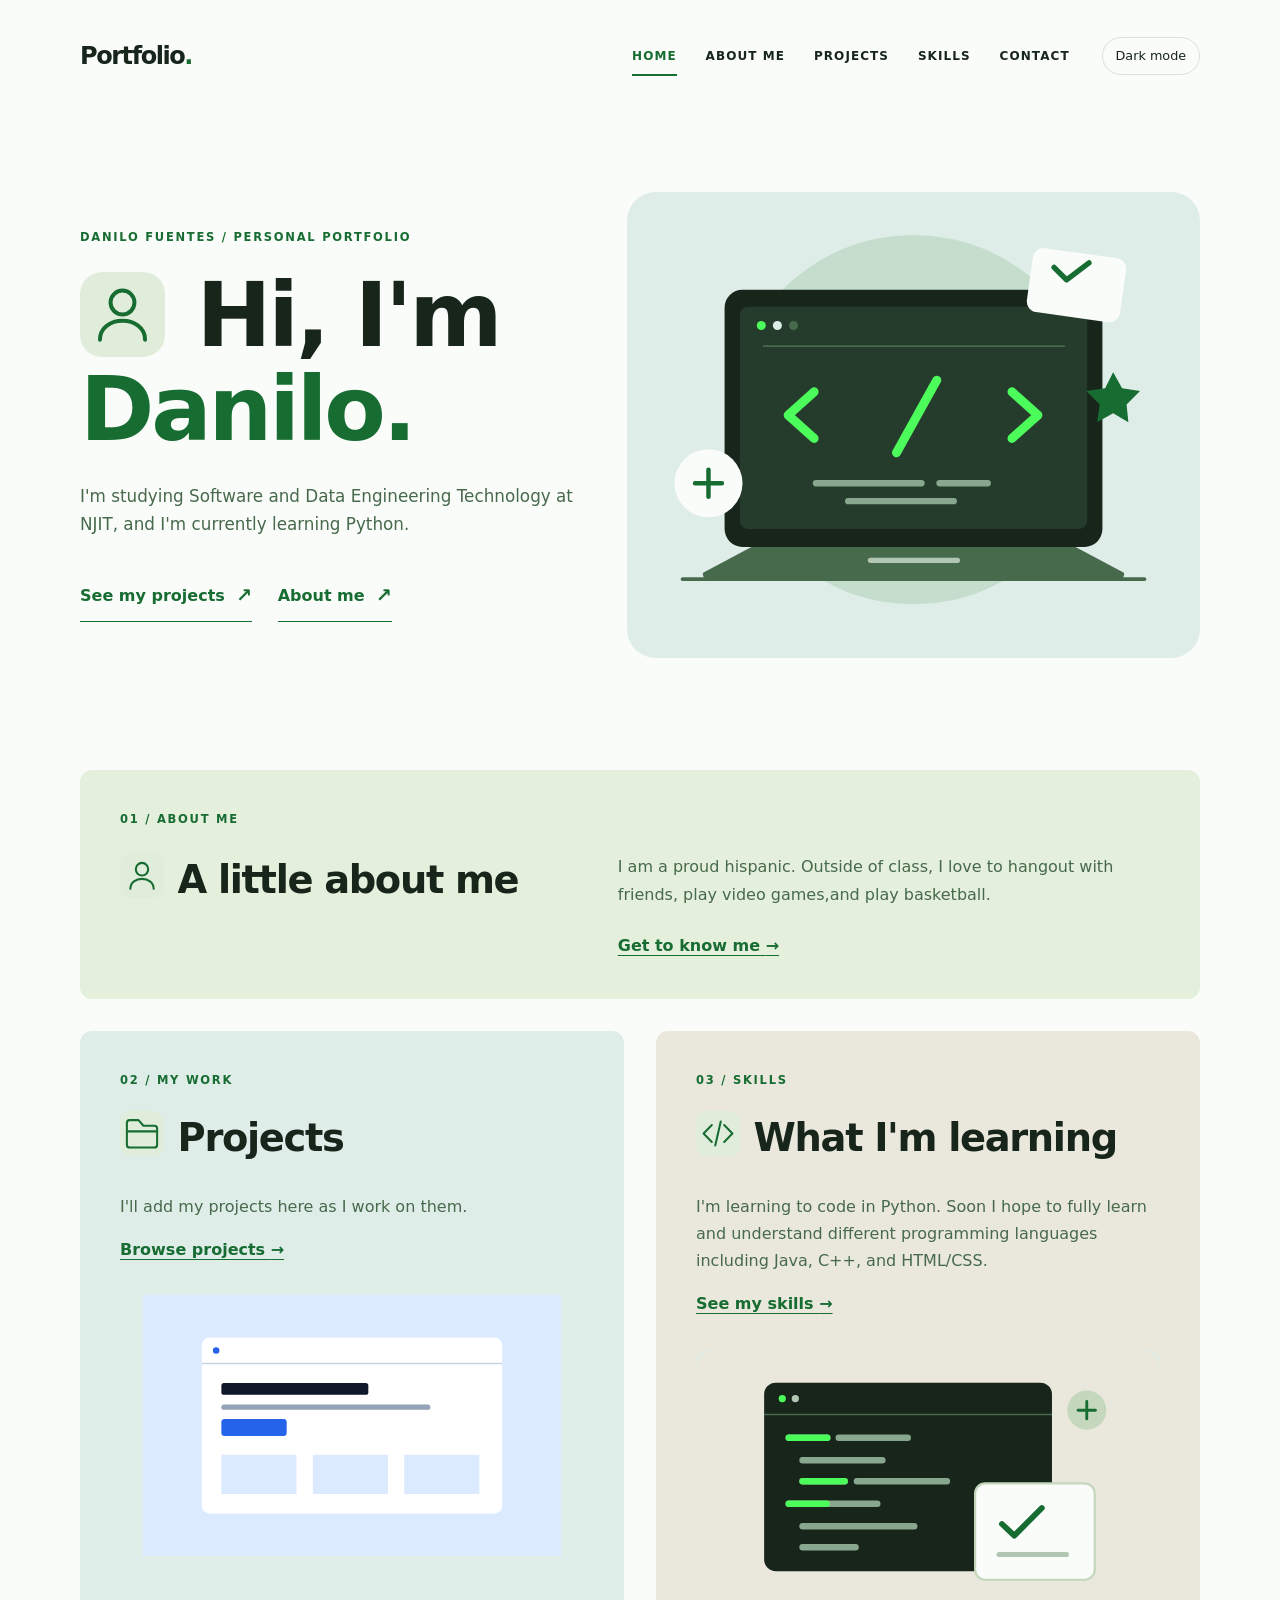
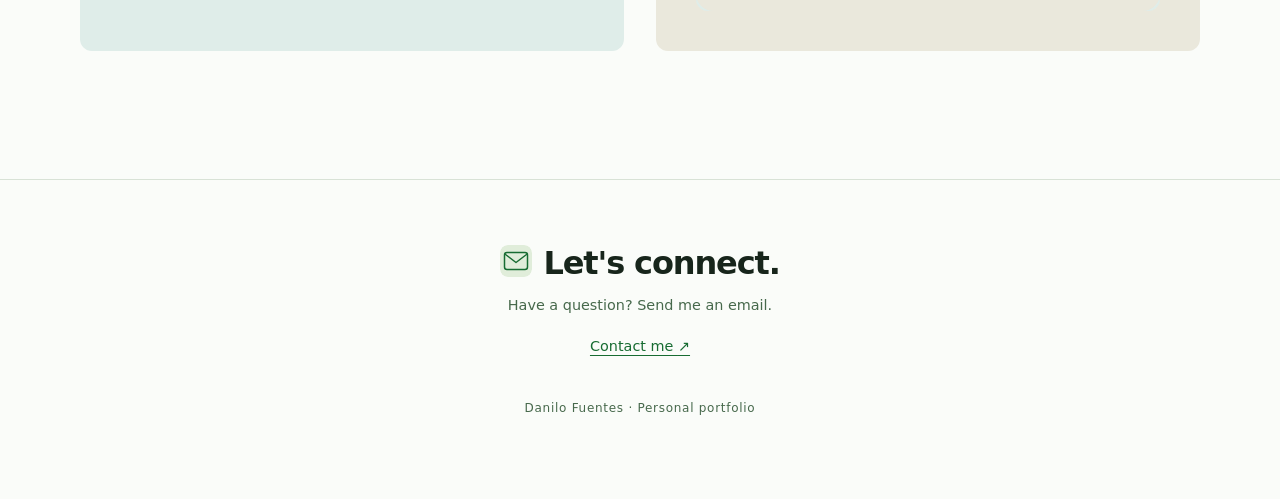
==== commit 88f3db3b: "Fix home page heading order found by accessibility testing" ====
--- a/index.html
+++ b/index.html
@@ -24,17 +24,17 @@
   <section class="section home-panels" aria-label="Explore my portfolio">
     <div class="container grid home-grid">
       <article class="card story-card"><div class="card-body">
-        <p class="eyebrow">01 / About me</p><h3><img class="heading-icon" src="images/heading-person.svg" width="64" height="64" alt="" aria-hidden="true">A little about me</h3>
+        <p class="eyebrow">01 / About me</p><h2><img class="heading-icon" src="images/heading-person.svg" width="64" height="64" alt="" aria-hidden="true">A little about me</h2>
         <div class="story-summary"><p>I am a proud hispanic. Outside of class, I love to hangout with friends, play video games,and play basketball. </p>
         <a href="about.html">Get to know me <span aria-hidden="true">→</span></a>
       </div></article>
       <article class="card"><div class="card-body">
-        <p class="eyebrow">02 / My work</p><h3><img class="heading-icon" src="images/heading-projects.svg" width="64" height="64" alt="" aria-hidden="true">Projects</h3><p>I'll add my projects here as I work on them.</p>
+        <p class="eyebrow">02 / My work</p><h2><img class="heading-icon" src="images/heading-projects.svg" width="64" height="64" alt="" aria-hidden="true">Projects</h2><p>I'll add my projects here as I work on them.</p>
         <a href="projects.html">Browse projects <span aria-hidden="true">→</span></a>
         <img class="feature-illustration" src="images/project-website.svg" width="640" height="400" loading="lazy" alt="Illustrated website layout, a preview of the future project collection">
       </div></article>
       <article class="card skills-card"><div class="card-body">
-        <p class="eyebrow">03 / Skills</p><h3><img class="heading-icon" src="images/heading-code.svg" width="64" height="64" alt="" aria-hidden="true">What I'm learning</h3><p>I'm learning to code in Python. Soon I hope to fully learn and understand different programming languages including Java, C++, and HTML/CSS.</p>
+        <p class="eyebrow">03 / Skills</p><h2><img class="heading-icon" src="images/heading-code.svg" width="64" height="64" alt="" aria-hidden="true">What I'm learning</h2><p>I'm learning to code in Python. Soon I hope to fully learn and understand different programming languages including Java, C++, and HTML/CSS.</p>
         <a href="skills.html">See my skills <span aria-hidden="true">→</span></a>
         <img class="feature-illustration" src="images/code-learning.svg" width="640" height="360" loading="lazy" alt="Illustrated code editor with a completed learning exercise">
       </div></article>
--- a/css/styles.css
+++ b/css/styles.css
@@ -37,8 +37,8 @@
 .monogram::before{content:"";position:absolute;inset:-16px 16px 16px -16px;background:var(--accent);border-radius:6px;z-index:-2}.monogram::after{content:"";position:absolute;inset:0;background:var(--surface);border-radius:5px;z-index:-1}
 .monogram-initials{font-size:clamp(5rem,10vw,9rem);font-weight:750;letter-spacing:-.1em;line-height:1;color:var(--accent);padding-right:.1em}.monogram-caption{font-size:.65rem;letter-spacing:.23em;text-transform:uppercase;margin-top:1.5rem;color:var(--muted)}
 .home-panels{padding-top:0;border:0}.home-grid{grid-template-columns:repeat(2,minmax(0,1fr));gap:2rem}
-.home-grid .card{border:0;border-radius:12px;background:var(--panel-b)}.home-grid .card-body{padding:2.5rem}.home-grid h3{font-size:clamp(1.8rem,3vw,2.4rem)}
-.home-grid .story-card{grid-column:1/-1;background:var(--panel-a)}.story-card .card-body{display:grid;grid-template-columns:1fr 1.25fr;column-gap:4rem}.story-card .eyebrow{grid-column:1/-1}.story-card h3{grid-row:2/4}.story-card p{margin-bottom:1.5rem}.story-card a{justify-self:start}
+.home-grid .card{border:0;border-radius:12px;background:var(--panel-b)}.home-grid .card-body{padding:2.5rem}.home-grid h2{font-size:clamp(1.8rem,3vw,2.4rem)}
+.home-grid .story-card{grid-column:1/-1;background:var(--panel-a)}.story-card .card-body{display:grid;grid-template-columns:1fr 1.25fr;column-gap:4rem}.story-card .eyebrow{grid-column:1/-1}.story-card h2{grid-row:2/4}.story-card p{margin-bottom:1.5rem}.story-card a{justify-self:start}
 .home-grid .skills-card{background:var(--panel-c)}.panel-art{min-height:170px;margin-top:2.5rem;padding:1.5rem;background:var(--bg);border:1px solid var(--line);border-radius:8px 8px 0 0;margin-bottom:-2.5rem;color:var(--muted);font-size:.8rem}
 .panel-art-label{font-size:.65rem;text-transform:uppercase;letter-spacing:.14em;display:block;margin-bottom:1rem}.project-preview{display:grid;grid-template-columns:repeat(3,1fr);gap:.6rem}.project-preview i{height:70px;background:var(--soft);border-radius:4px;border-top:4px solid var(--accent)}
 .code-preview{font-family:ui-monospace,Consolas,monospace;line-height:1.9}.code-preview strong{color:var(--accent);font-weight:500}
@@ -64,3 +64,31 @@
 .card h3 .heading-icon,.card h2 .heading-icon{display:inline-block;width:1.15em;height:1.15em;aspect-ratio:1;object-fit:contain}
 .connect-footer h2 .heading-icon{width:1em;height:1em}
 @media(max-width:640px){h1 .heading-icon{width:.8em;height:.8em}}
+
+/* Keep the transparent NJIT logo compact within the education card. */
+.education-logo{display:flex;align-items:center;justify-content:center;margin-top:2rem}
+.education-logo img{display:block;width:160px;max-width:100%;height:auto;aspect-ratio:187/78;object-fit:contain}
+
+/* Projects: a decorative loading graphic, not a live completion indicator. */
+.projects-intro{padding-block:4rem 2rem}
+.work-in-progress{position:relative;overflow:hidden;text-align:center;padding:clamp(2rem,6vw,5rem) clamp(1.25rem,4vw,3rem);border:1px solid var(--line);border-radius:24px;background:radial-gradient(ellipse at 50% 45%,var(--soft),transparent 70%),var(--surface)}
+.wip-status{display:inline-flex;align-items:center;gap:.6rem;padding:.35rem .85rem;border:1px solid var(--line);border-radius:999px;font-size:.8rem;color:var(--muted);margin-bottom:2rem}
+.wip-status span{width:7px;height:7px;border-radius:50%;background:var(--accent)}
+.work-in-progress h1{margin:0 auto 2.25rem;font-size:clamp(3rem,8vw,6.5rem);letter-spacing:-.06em;line-height:1.02}
+.work-in-progress h1 span{color:var(--accent)}
+.wip-loader{display:flex;gap:clamp(.4rem,2vw,.8rem);width:min(100%,460px);padding:clamp(.5rem,2vw,.8rem);margin:0 auto 2rem;border:3px solid var(--text);border-radius:16px;background:var(--bg)}
+.wip-track{position:relative;flex:1;min-width:0;height:clamp(2rem,5vw,3rem);overflow:hidden;border:2px solid var(--text);border-radius:5px;background:var(--soft)}
+.wip-track span{position:absolute;inset:0;width:65%;transform-origin:left;background:linear-gradient(100deg,var(--accent),#58edb1)}
+.wip-blocks{display:flex;gap:clamp(.4rem,2vw,.8rem)}
+.wip-blocks i{display:block;width:clamp(.75rem,3vw,1.5rem);border:2px solid var(--text);border-radius:4px;background:var(--soft)}
+.work-in-progress .lead{margin:0 auto 1.25rem;max-width:38ch;font-size:1rem}
+.wip-corner{position:absolute;right:1.5rem;bottom:1rem;color:var(--muted);font-family:ui-monospace,Consolas,monospace;font-size:1.1rem;opacity:.5}
+@media(prefers-reduced-motion:no-preference){
+  .wip-track span{animation:wip-fill 4.5s ease-in-out infinite}
+  .wip-blocks i{animation:wip-block 4.5s ease-in-out infinite}
+  .wip-blocks i:nth-child(2){animation-delay:.3s}
+  .wip-blocks i:nth-child(3){animation-delay:.6s}
+  @keyframes wip-fill{0%,100%{transform:scaleX(.3)}50%{transform:scaleX(1.45)}}
+  @keyframes wip-block{0%,25%,100%{background:var(--soft)}50%,65%{background:var(--accent)}}
+}
+@media(max-width:640px){.projects-intro{padding-top:2.5rem}.work-in-progress{border-radius:16px}.wip-corner{right:1rem;bottom:.75rem;font-size:.85rem}}
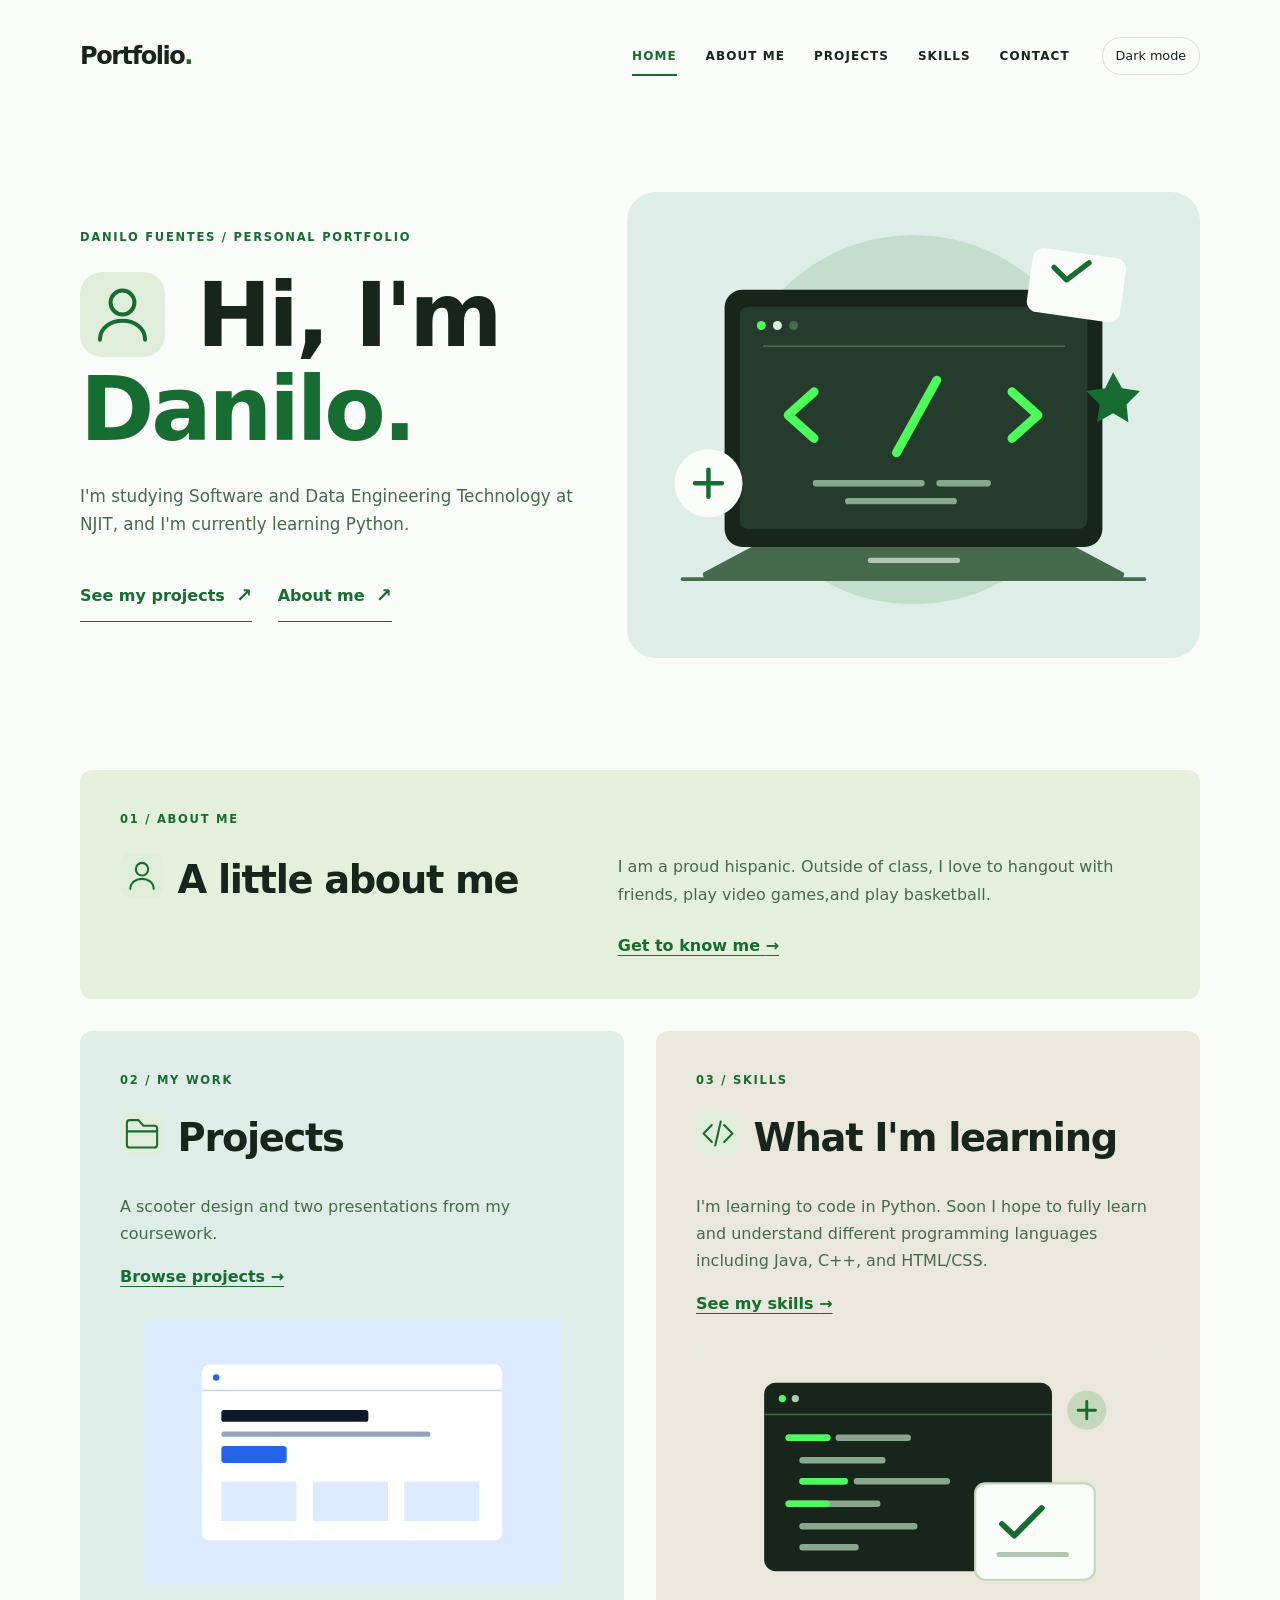
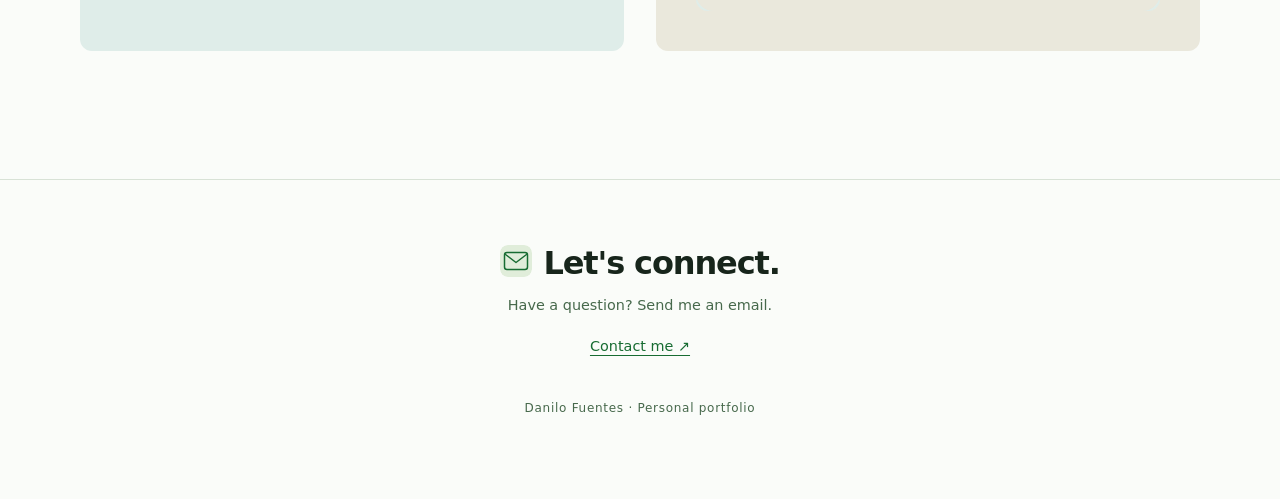
==== commit 3d1dc70f: "Showcase scooter design and major and psychology presentations" ====
--- a/index.html
+++ b/index.html
@@ -29,9 +29,9 @@
         <a href="about.html">Get to know me <span aria-hidden="true">→</span></a>
       </div></article>
       <article class="card"><div class="card-body">
-        <p class="eyebrow">02 / My work</p><h2><img class="heading-icon" src="images/heading-projects.svg" width="64" height="64" alt="" aria-hidden="true">Projects</h2><p>I'll add my projects here as I work on them.</p>
+        <p class="eyebrow">02 / My work</p><h2><img class="heading-icon" src="images/heading-projects.svg" width="64" height="64" alt="" aria-hidden="true">Projects</h2><p>A scooter design and two presentations from my coursework.</p>
         <a href="projects.html">Browse projects <span aria-hidden="true">→</span></a>
-        <img class="feature-illustration" src="images/project-website.svg" width="640" height="400" loading="lazy" alt="Illustrated website layout, a preview of the future project collection">
+        <img class="feature-illustration" src="images/project-website.svg" width="640" height="400" loading="lazy" alt="Illustrated website layout representing my project collection">
       </div></article>
       <article class="card skills-card"><div class="card-body">
         <p class="eyebrow">03 / Skills</p><h2><img class="heading-icon" src="images/heading-code.svg" width="64" height="64" alt="" aria-hidden="true">What I'm learning</h2><p>I'm learning to code in Python. Soon I hope to fully learn and understand different programming languages including Java, C++, and HTML/CSS.</p>
--- a/css/styles.css
+++ b/css/styles.css
@@ -91,4 +91,15 @@
   @keyframes wip-fill{0%,100%{transform:scaleX(.3)}50%{transform:scaleX(1.45)}}
   @keyframes wip-block{0%,25%,100%{background:var(--soft)}50%,65%{background:var(--accent)}}
 }
-@media(max-width:640px){.projects-intro{padding-top:2.5rem}.work-in-progress{border-radius:16px}.wip-corner{right:1rem;bottom:.75rem;font-size:.85rem}}+@media(max-width:640px){.projects-intro{padding-top:2.5rem}.work-in-progress{border-radius:16px}.wip-corner{right:1rem;bottom:.75rem;font-size:.85rem}}
+/* Project cards keep full slide previews visible and links aligned. */
+.project-card{display:flex;flex-direction:column}
+.project-card figure{margin:0}
+.project-card figure img{height:auto;aspect-ratio:16/9;object-fit:contain;background:#dfede9}
+.project-card figcaption{padding:.5rem 1rem;font-size:.7rem;color:var(--muted);border-bottom:1px solid var(--line)}
+.project-card .card-body{display:flex;flex-direction:column;flex:1}
+.project-card .card-body>a{margin-top:auto;align-self:flex-start}
+.project-access-note{margin-top:1.5rem;color:var(--muted);font-size:.85rem}
+.project-next{margin-top:3rem;padding:2.5rem 1.25rem}
+.project-next h2{font-size:clamp(2rem,5vw,3rem);margin-bottom:1.5rem}
+.project-next h2 span{color:var(--accent)}
